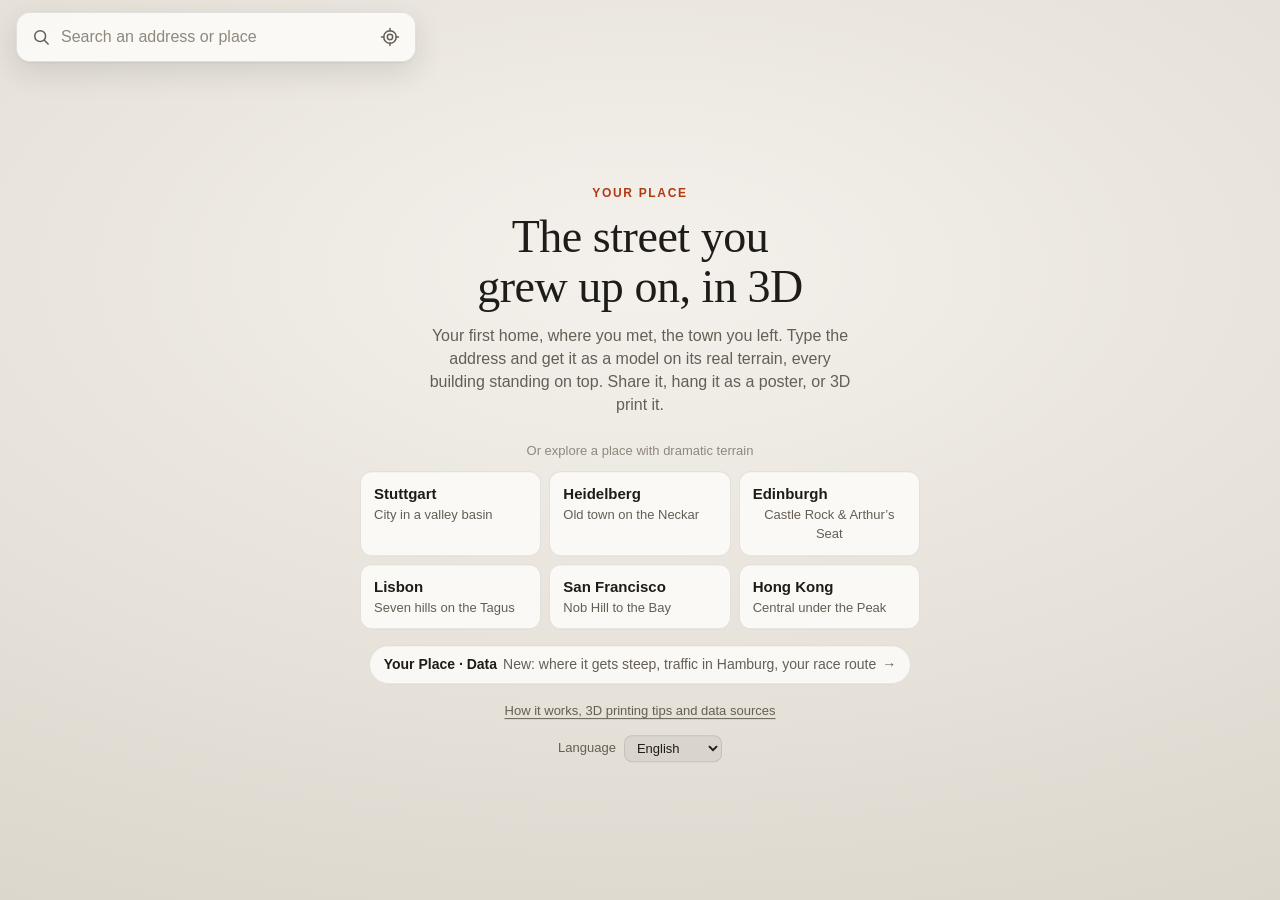
==== index.html @ 7bece376 "3dcitydata: Your Place · Data as its own app, the twin of Your Place Presented as its own applicatio" ====
<!doctype html>
<html lang="en">
  <head>
    <meta name="robots" content="noindex" />
    <meta charset="utf-8" />
    <meta name="viewport" content="width=device-width, initial-scale=1, viewport-fit=cover" />
    <title>Your Place · 3D city model of any address, free STL export</title>
    <meta name="description" content="Type any address and see the area around it as a 3D model with real terrain and building heights. Free, no sign-up. Save a poster or an STL to 3D print." />
    <link rel="canonical" href="https://yourplace3d.github.io/3dcitydata/" />
    <meta name="theme-color" content="#ebe7df" media="(prefers-color-scheme: light)" />
    <meta name="theme-color" content="#1c1b19" media="(prefers-color-scheme: dark)" />
    <link rel="icon" href="./icon.svg" type="image/svg+xml" />
    <link rel="icon" href="./icon-192.png" type="image/png" sizes="192x192" />
    <link rel="apple-touch-icon" href="./apple-touch-icon.png" />
    <link rel="manifest" href="./manifest.webmanifest" />

    <meta property="og:type" content="website" />
    <meta property="og:site_name" content="Your Place" />
    <meta property="og:title" content="Your Place · the places that matter to you, in 3D" />
    <meta property="og:description" content="The street you grew up on, where you met, the town you left: type the address and get it as a 3D model with real terrain and buildings. Free. Share it, save a poster or 3D print it." />
    <meta property="og:url" content="https://yourplace3d.github.io/3dcitydata/" />
    <meta property="og:image" content="https://yourplace3d.github.io/3dcitydata/og.jpg" />
    <meta property="og:image:width" content="1200" />
    <meta property="og:image:height" content="630" />
    <meta property="og:image:alt" content="A 3D model of a city on its real terrain, made with Your Place" />
    <meta property="og:locale" content="en_GB" />
    <meta name="twitter:card" content="summary_large_image" />
    <meta name="twitter:title" content="Your Place · the places that matter to you, in 3D" />
    <meta name="twitter:description" content="The street you grew up on, where you met, the town you left: type the address and get it as a 3D model. Free, works on your phone." />
    <meta name="twitter:image" content="https://yourplace3d.github.io/3dcitydata/og.jpg" />
    <meta name="twitter:image:alt" content="A 3D model of a city on its real terrain, made with Your Place" />

    <script type="application/ld+json">
      {
        "@context": "https://schema.org",
        "@type": "WebApplication",
        "name": "Your Place",
        "url": "https://yourplace3d.github.io/3dcitydata/",
        "description": "Turn any address into a 3D miniature of the surrounding city, with the real terrain underneath. Download a poster or a watertight STL file for 3D printing.",
        "applicationCategory": "DesignApplication",
        "operatingSystem": "Any",
        "browserRequirements": "Requires a browser with WebGL 2",
        "isAccessibleForFree": true,
        "offers": { "@type": "Offer", "price": "0", "priceCurrency": "EUR" },
        "image": "https://yourplace3d.github.io/3dcitydata/og.jpg",
        "screenshot": "https://yourplace3d.github.io/3dcitydata/og.jpg",
        "featureList": [
          "3D model of any square from 300 m to 4 km around an address",
          "Real terrain with adjustable exaggeration and contour lines",
          "Buildings at their mapped height",
          "Pin a house and share a link to it",
          "Poster image download",
          "Watertight STL file for 3D printing"
        ],
        "license": "https://opensource.org/licenses/MIT",
        "codeRepository": "https://github.com/yourplace3d/3d-city",
        "author": { "@type": "Organization", "name": "Your Place", "url": "https://github.com/yourplace3d" }
      }
    </script>
    <script type="module" crossorigin src="./assets/main-C0YqrW1y.js"></script>
    <link rel="stylesheet" crossorigin href="./assets/main-Ba8c9Tls.css">
  </head>
  <body data-app="place">
    <div class="app" id="app" data-mode="landing">
      <div class="stage" id="stage">
        <canvas
          id="scene"
          tabindex="0"
          role="img"
          aria-roledescription="3D model"
          aria-label="3D model of the selected area. Arrow keys orbit and tilt, plus and minus zoom, N faces north, 0 resets the view."
          data-t-attr="aria-label:canvasLabel"
        ></canvas>
      </div>

      <header class="topbar">
        <form class="search" id="search-form" role="search" autocomplete="off">
          <svg class="search-icon" viewBox="0 0 24 24" aria-hidden="true"><circle cx="11" cy="11" r="6.5" /><path d="m16 16 4.5 4.5" /></svg>
          <input
            id="search-input"
            type="search"
            inputmode="search"
            enterkeyhint="search"
            placeholder="Search an address or place"
            aria-label="Search an address or place"
            role="combobox"
            aria-autocomplete="list"
            aria-expanded="false"
            aria-controls="suggestions"
            data-t-attr="placeholder:searchPlaceholder;aria-label:searchPlaceholder"
          />
          <button type="button" class="icon-btn" id="locate-btn" aria-label="Use my location" title="Use my location" data-t-attr="aria-label:useLocation;title:useLocation">
            <svg viewBox="0 0 24 24" aria-hidden="true"><circle cx="12" cy="12" r="3.2" /><circle cx="12" cy="12" r="7.5" /><path d="M12 1.8v3M12 19.2v3M1.8 12h3M19.2 12h3" /></svg>
          </button>
          <ul class="suggestions" id="suggestions" role="listbox" aria-label="Suggestions" data-t-attr="aria-label:suggestions" hidden></ul>
        </form>
        <div class="status" id="status" role="status" aria-live="polite" hidden></div>
        <div class="notice" id="notice" role="status" aria-live="polite" hidden>
          <p class="notice-text" id="notice-text"></p>
          <div class="notice-actions" id="notice-actions"></div>
          <button type="button" class="icon-btn notice-close" id="notice-close" aria-label="Dismiss" data-t-attr="aria-label:dismiss">
            <svg viewBox="0 0 24 24" aria-hidden="true"><path d="m6 6 12 12M18 6 6 18" /></svg>
          </button>
        </div>
      </header>

      <section class="welcome" id="welcome" aria-labelledby="welcome-title">
        <p class="eyebrow">Your Place</p>
        <h1 id="welcome-title" data-t="welcomeTitle">The street you grew up on, in 3D</h1>
        <p class="lede" data-t="welcomeLede">Your first home, where you met, the town you left. Type the address and get it as a model on its real terrain, every building standing on top. Share it, hang it as a poster, or 3D print it.</p>
        <p class="presets-label" data-t="presetsLabel">Or explore a place with dramatic terrain</p>
        <div class="presets" id="presets"></div>
        <p class="welcome-data"><a href="./data/" id="data-landing-link"><strong>Your Place · Data</strong> <span data-t="dataTeaser">New: where it gets steep, traffic in Hamburg, your race route</span> →</a></p>
        <p class="welcome-more"><a href="./about/" data-t="aboutLink">How it works, 3D printing tips and data sources</a></p>
        <label class="lang"><span data-t="language">Language</span> <select class="lang-select"></select></label>
      </section>

      <div class="fabs" id="fabs">
        <button type="button" class="fab" id="compass-btn" aria-label="Face north" title="Face north (N)" data-t-attr="aria-label:faceNorth;title:faceNorthKey">
          <svg viewBox="0 0 24 24" aria-hidden="true" id="compass-needle"><path class="needle-n" d="M12 3.5 15 12H9z" /><path class="needle-s" d="M12 20.5 9 12h6z" /></svg>
        </button>
        <button type="button" class="fab" id="reset-btn" aria-label="Reset view" title="Reset view (0)" data-t-attr="aria-label:resetView;title:resetViewKey">
          <svg viewBox="0 0 24 24" aria-hidden="true"><path d="M4 9V4h5M20 15v5h-5M4 15v5h5M20 9V4h-5" /></svg>
        </button>
        <button type="button" class="fab" id="share-btn" aria-label="Share or export" title="Share or export" data-t-attr="aria-label:shareOrExport;title:shareOrExport">
          <svg viewBox="0 0 24 24" aria-hidden="true"><path d="M12 3v12M7.5 7.5 12 3l4.5 4.5" /><path d="M5 12v7.5h14V12" /></svg>
        </button>
        <a class="fab" id="other-app" href="./data/" aria-label="Data layers for this place" title="Data layers for this place: steepness, traffic, your route" data-t-attr="aria-label:openData;title:openDataTitle">
          <svg viewBox="0 0 24 24" aria-hidden="true"><path d="m12 4 8 4-8 4-8-4z" /><path d="m4 12 8 4 8-4" /><path d="m4 16 8 4 8-4" /></svg>
        </a>
      </div>

      <div class="mouse-hint" id="mouse-hint" hidden>
        <span><span data-t="mouseHint">Drag to turn · right-drag to slide · </span><strong data-t="mouseHintStrong">double-click to load the area there</strong></span>
        <button type="button" class="icon-btn" id="mouse-hint-close" aria-label="Hide this hint" data-t-attr="aria-label:hideHint">
          <svg viewBox="0 0 24 24" aria-hidden="true"><path d="m6 6 12 12M18 6 6 18" /></svg>
        </button>
      </div>

      <aside class="sheet" id="sheet" aria-label="Model settings" data-t-attr="aria-label:settings">
        <button type="button" class="sheet-head" id="sheet-toggle" aria-expanded="false" aria-controls="sheet-body">
          <span class="sheet-title">
            <span class="place-title" id="place-title">—</span>
            <span class="place-meta" id="place-meta"></span>
          </span>
          <svg class="chevron" viewBox="0 0 24 24" aria-hidden="true"><path d="m6 15 6-6 6 6" /></svg>
        </button>
        <div class="sheet-body" id="sheet-body">
          <div class="control">
            <div class="control-label">
              <label for="ex-range" data-t="exaggeration">Terrain exaggeration</label>
              <output id="ex-out" for="ex-range">×1.5</output>
            </div>
            <input type="range" id="ex-range" min="1" max="5" step="0.1" value="1.5" />
          </div>

          <div class="control control-row">
            <div class="control-label">
              <span id="contour-label" data-t="contours">Contour lines</span>
              <small id="contour-note">every 10 m</small>
            </div>
            <button type="button" class="switch" id="contour-switch" role="switch" aria-checked="false" aria-labelledby="contour-label">
              <span class="switch-knob"></span>
            </button>
          </div>

          <div class="control">
            <div class="control-label"><span id="style-label" data-t="buildings">Buildings</span></div>
            <div class="segmented swatches" role="radiogroup" aria-labelledby="style-label" id="style-group">
              <button type="button" role="radio" data-value="white" aria-checked="true"><span class="style-swatch" aria-hidden="true"></span><span data-t="style.white">White</span></button>
              <button type="button" role="radio" data-value="grey" aria-checked="false" tabindex="-1"><span class="style-swatch" aria-hidden="true"></span><span data-t="style.grey">Grey</span></button>
              <button type="button" role="radio" data-value="sand" aria-checked="false" tabindex="-1"><span class="style-swatch" aria-hidden="true"></span><span data-t="style.sand">Sand</span></button>
              <button type="button" role="radio" data-value="dark" aria-checked="false" tabindex="-1"><span class="style-swatch" aria-hidden="true"></span><span data-t="style.dark">Dark</span></button>
              <button type="button" role="radio" data-value="ramp" aria-checked="false" tabindex="-1"><span class="style-swatch" aria-hidden="true"></span><span data-t="style.ramp">By height</span></button>
            </div>
            <div class="legend" id="legend" hidden>
              <div class="legend-bar" id="legend-bar"></div>
              <div class="legend-labels" id="legend-labels"></div>
            </div>
          </div>

          <div class="control">
            <div class="control-label">
              <label for="size-range" data-t="area">Area</label>
              <output id="size-out" for="size-range">2 × 2 km</output>
            </div>
            <input type="range" id="size-range" min="300" max="4000" step="100" value="2000" list="size-ticks" />
            <datalist id="size-ticks"><option value="1000"></option><option value="2000"></option><option value="4000"></option></datalist>
          </div>

          <div class="control">
            <div class="control-label"><span id="layers-label" data-t="mapLayers">Map layers</span></div>
            <div class="chips" role="group" aria-labelledby="layers-label" id="layers-group">
              <button type="button" class="chip" data-layer="roads" aria-pressed="true"><i class="swatch swatch-roads"></i><span data-t="layer.roads">Roads</span></button>
              <button type="button" class="chip" data-layer="water" aria-pressed="true"><i class="swatch swatch-water"></i><span data-t="layer.water">Water</span></button>
              <button type="button" class="chip" data-layer="green" aria-pressed="true"><i class="swatch swatch-green"></i><span data-t="layer.green">Green</span></button>
            </div>
          </div>


          <div class="about">
            <p id="gesture-hint" class="gesture-hint"></p>
            <p id="describe" class="describe"></p>
            <p id="estimate-note" class="estimate-note" hidden></p>
            <p class="attr" data-t="attribution">Map data © OpenStreetMap contributors (ODbL), map tiles © OpenMapTiles via OpenFreeMap. Terrain: Mapzen, AWS Terrain Tiles.</p>
            <label class="lang"><span data-t="language">Language</span> <select class="lang-select"></select></label>
          </div>
        </div>
      </aside>

      <footer class="attribution">
        © <a href="https://www.openstreetmap.org/copyright" target="_blank" rel="noopener">OpenStreetMap</a> <span data-t="footerContributors">contributors</span> ·
        <a href="https://www.openmaptiles.org/" target="_blank" rel="noopener">© OpenMapTiles</a> ·
        <a href="https://openfreemap.org/" target="_blank" rel="noopener">OpenFreeMap</a> ·
        <span data-t="footerTerrain">Terrain:</span> <a href="https://github.com/tilezen/joerd/blob/master/docs/attribution.md" target="_blank" rel="noopener">Mapzen, AWS Terrain Tiles</a>
      </footer>

      <dialog class="dialog" id="share-dialog" aria-labelledby="share-title">
        <form method="dialog" class="dialog-inner">
          <div class="dialog-head">
            <h2 id="share-title" data-t="shareTitle">Share this model</h2>
            <button class="icon-btn" value="close" aria-label="Close" data-t-attr="aria-label:close">
              <svg viewBox="0 0 24 24" aria-hidden="true"><path d="m6 6 12 12M18 6 6 18" /></svg>
            </button>
          </div>
          <p class="dialog-note" data-t="shareNote">The link holds the coordinates, your view and the pin, never the address you typed. With a pin, it shows exactly that building.</p>
          <div class="link-row">
            <input id="share-url" type="text" readonly aria-label="Share link" data-t-attr="aria-label:shareLink" />
            <button type="button" class="btn" id="copy-btn" data-t="copyLink">Copy link</button>
          </div>
          <button type="button" class="btn btn-wide" id="native-share-btn" data-t="shareNative" hidden>Share…</button>
          <div class="title-fields">
            <div class="field">
              <label for="print-title" data-t="titleField">Title on the poster and print</label>
              <input id="print-title" type="text" maxlength="48" autocomplete="off" enterkeyhint="done" />
            </div>
            <div class="field">
              <label for="print-subtitle"><span data-t="secondLine">Second line</span> <small data-t="optional">optional</small></label>
              <input id="print-subtitle" type="text" maxlength="48" autocomplete="off" enterkeyhint="done" placeholder="Where we met · June 2019" data-t-attr="placeholder:secondLineExample" />
            </div>
          </div>
          <button type="button" class="btn btn-wide btn-primary" id="poster-btn" data-t="posterButton">Download poster (PNG)</button>
          <div class="print-block">
            <div class="control-label">
              <span id="print-label" data-t="printSize">3D print size</span>
              <small id="print-note"></small>
            </div>
            <div class="segmented" role="radiogroup" aria-labelledby="print-label" id="print-size-group">
              <button type="button" role="radio" data-value="100" aria-checked="false" tabindex="-1">10 cm</button>
              <button type="button" role="radio" data-value="150" aria-checked="true">15 cm</button>
              <button type="button" role="radio" data-value="200" aria-checked="false" tabindex="-1">20 cm</button>
            </div>
            <div class="control-label tiles-label">
              <label for="tiles-range" data-t="tilesLabel">Split into tiles that fit your print bed</label>
              <output id="tiles-out" for="tiles-range" data-t="onePiece">One piece</output>
            </div>
            <input type="range" id="tiles-range" min="1" max="8" step="1" value="1" />
            <label class="check"><input type="checkbox" id="print-ledge" checked /> <span data-t="titleStrip">Add the title in raised letters on a strip in front</span></label>
            <fieldset class="paint-set">
              <legend data-t="paintEdges">Edges to paint along</legend>
              <label class="check"><input type="checkbox" id="print-water" checked /> <span data-t="sinkWater">Sink water 1 mm</span></label>
              <label class="check"><input type="checkbox" id="print-roads" /> <span data-t="raiseRoads">Raise roads 0.4 mm</span></label>
              <label class="check"><input type="checkbox" id="print-green" /> <span data-t="raiseGreen">Raise parks and woods 0.6 mm</span></label>
            </fieldset>
            <button type="button" class="btn btn-wide" id="stl-btn" data-t="stlButton">Download 3D print file (STL)</button>
          </div>
          <p class="dialog-note" id="share-msg" role="status" aria-live="polite"></p>
        </form>
      </dialog>

      <div class="toast" id="toast" role="status" aria-live="polite" hidden></div>

      <div class="unsupported" id="unsupported" hidden>
        <h1 data-t="unsupportedTitle">This browser can’t show the 3D model</h1>
        <p data-t="unsupportedText">Your Place needs WebGL 2. Try a current version of Safari, Chrome, Firefox or Edge, or turn on hardware acceleration in your browser settings.</p>
      </div>
    </div>
    <noscript>
      <p class="noscript">Your Place builds a 3D model of any address in your browser and needs JavaScript and WebGL 2.
        <a href="./about/">Read how it works</a>.</p>
    </noscript>
  </body>
</html>
---- assets/main-Ba8c9Tls.css ----
:root{--bg-top:#f4f1ec;--bg-bottom:#d9d3c8;--surface:#fcfbf8e6;--surface-solid:#fbfaf7;--surface-sunk:#1e1a140d;--border:#2821181c;--text:#1e1c19;--muted:#645e55;--faint:#8f887d;--accent:#c8431a;--accent-text:#b13a15;--accent-ink:#fff;--ok:#3d7a4f;--warn:#a5561a;--shadow:0 1px 2px #1e190f0f, 0 10px 30px #1e190f1f;--radius:14px;--gutter:16px;--safe-top:env(safe-area-inset-top,0px);--safe-bottom:env(safe-area-inset-bottom,0px);--sheet-head:64px;--lightningcss-light:initial;--lightningcss-dark: ;color-scheme:light}@media (prefers-color-scheme:dark){:root:not([data-theme=light]){--bg-top:#33302b;--bg-bottom:#141311;--surface:#201f1ce0;--surface-solid:#22211e;--surface-sunk:#ffffff0f;--border:#ffffff1a;--text:#f3f0ea;--muted:#b1aa9f;--faint:#857f75;--accent:#ff7a4d;--accent-text:#ff7a4d;--accent-ink:#1b0f08;--ok:#79c08f;--warn:#f0a467;--shadow:0 1px 2px #0000004d, 0 12px 32px #0006;--lightningcss-light: ;--lightningcss-dark:initial;color-scheme:dark}}:root[data-theme=dark]{--bg-top:#33302b;--bg-bottom:#141311;--surface:#201f1ce0;--surface-solid:#22211e;--surface-sunk:#ffffff0f;--border:#ffffff1a;--text:#f3f0ea;--muted:#b1aa9f;--faint:#857f75;--accent:#ff7a4d;--accent-text:#ff7a4d;--accent-ink:#1b0f08;--ok:#79c08f;--warn:#f0a467;--shadow:0 1px 2px #0000004d, 0 12px 32px #0006;--lightningcss-light: ;--lightningcss-dark:initial;color-scheme:dark}*{box-sizing:border-box}[hidden]{display:none!important}html,body{background:var(--bg-bottom);height:100%;color:var(--text);-webkit-font-smoothing:antialiased;-webkit-tap-highlight-color:transparent;overscroll-behavior:none;margin:0;font:15px/1.45 -apple-system,BlinkMacSystemFont,Segoe UI,Roboto,Helvetica Neue,Arial,sans-serif}button,input{font:inherit;color:inherit}svg{fill:none;stroke:currentColor;stroke-width:1.8px;stroke-linecap:round;stroke-linejoin:round}a{color:inherit}:focus-visible{outline:2px solid var(--accent);outline-offset:2px}.app{background:radial-gradient(120% 90% at 50% 30%, var(--bg-top) 0%, var(--bg-bottom) 100%);position:fixed;inset:0;overflow:hidden}.stage{position:absolute;inset:0}.stage canvas{touch-action:none;cursor:grab;outline:none;width:100%;height:100%;display:block}.stage canvas:active{cursor:grabbing}.stage canvas:focus-visible{box-shadow:inset 0 0 0 3px var(--accent)}.topbar{top:calc(var(--safe-top) + 12px);left:var(--gutter);right:var(--gutter);z-index:20;pointer-events:none;flex-direction:column;gap:8px;display:flex;position:absolute}.topbar>*{pointer-events:auto}.search{background:var(--surface);border:1px solid var(--border);border-radius:var(--radius);height:50px;box-shadow:var(--shadow);-webkit-backdrop-filter:blur(14px)saturate(1.2);align-items:center;gap:8px;padding:0 6px 0 14px;display:flex;position:relative}.search-icon{width:20px;height:20px;color:var(--muted);flex:none}.search input{background:0 0;border:0;outline:none;flex:1;min-width:0;height:100%;font-size:16px}.search input::placeholder{color:var(--faint)}.search input::-webkit-search-cancel-button{cursor:pointer}.icon-btn{width:38px;height:38px;color:var(--muted);cursor:pointer;background:0 0;border:0;border-radius:10px;flex:none;place-items:center;display:grid}.icon-btn:hover{background:var(--surface-sunk);color:var(--text)}.icon-btn svg{width:20px;height:20px}.suggestions{background:var(--surface-solid);border:1px solid var(--border);border-radius:var(--radius);box-shadow:var(--shadow);max-height:min(60vh,360px);margin:0;padding:6px;list-style:none;position:absolute;top:calc(100% + 6px);left:0;right:0;overflow-y:auto}.suggestions li{cursor:pointer;border-radius:9px;flex-direction:column;padding:9px 10px;display:flex}.suggestions li[aria-selected=true],.suggestions li:hover{background:var(--surface-sunk)}.suggestions li.empty{color:var(--muted);cursor:default;background:0 0}.suggestions .s-label{font-weight:560}.suggestions .s-detail{color:var(--muted);white-space:nowrap;text-overflow:ellipsis;font-size:13px;overflow:hidden}.status{color:var(--muted);background:var(--surface);border:1px solid var(--border);box-shadow:var(--shadow);-webkit-backdrop-filter:blur(14px);border-radius:999px;flex-wrap:wrap;align-self:flex-start;align-items:center;gap:4px 12px;padding:7px 12px;font-size:13px;transition:opacity .4s;display:flex}.status.fade{opacity:0}.step{white-space:nowrap;align-items:center;gap:6px;display:inline-flex}.step:before{content:"";opacity:.6;border:1.5px solid;border-radius:50%;width:8px;height:8px}.step[data-state=loading]:before{border-color:var(--accent);opacity:1;border-right-color:#0000;animation:.8s linear infinite spin}.step[data-state=done]{color:var(--text)}.step[data-state=done]:before{background:var(--ok);border-color:var(--ok);opacity:1}.step[data-state=error]{color:var(--warn)}.step[data-state=error]:before{background:var(--warn);border-color:var(--warn);opacity:1}.status .retry{background:var(--accent);color:var(--accent-ink);cursor:pointer;border:0;border-radius:999px;padding:2px 8px;font-size:12px;font-weight:600}@keyframes spin{to{transform:rotate(360deg)}}.notice{background:var(--surface-solid);border:1px solid var(--border);border-radius:var(--radius);box-shadow:var(--shadow);padding:12px 44px 12px 14px;font-size:14px;position:relative}.notice-text{text-wrap:pretty;margin:0}.notice-actions{flex-wrap:wrap;gap:8px;margin-top:10px;display:flex}.notice-actions:empty{display:none}.notice-actions .btn{min-height:36px;padding:6px 12px;font-size:14px}.notice-close{width:32px;height:32px;position:absolute;top:6px;right:6px}.suggestions .s-kind{color:var(--accent);font-weight:560}.welcome{width:min(560px, calc(100% - 2 * var(--gutter)));text-align:center;z-index:5;padding:4px 0;position:absolute;top:50%;left:50%;transform:translate(-50%,-46%)}.eyebrow{letter-spacing:.14em;text-transform:uppercase;color:var(--accent-text);margin:0 0 10px;font-size:12px;font-weight:650}.welcome h1{letter-spacing:-.01em;text-wrap:balance;margin:0 0 12px;font-family:ui-serif,Iowan Old Style,Palatino Linotype,Palatino,Georgia,serif;font-size:clamp(30px,6.4vw,46px);font-weight:500;line-height:1.08}.lede{max-width:440px;color:var(--muted);text-wrap:pretty;margin:0 auto 26px;font-size:16px}.presets-label{color:var(--faint);margin:0 0 10px;font-size:13px}.welcome-more{margin:18px 0 0;font-size:13px}.welcome-more a{color:var(--muted);text-underline-offset:3px}.lang{color:var(--muted);align-items:center;gap:8px;font-size:13px;display:inline-flex}.lang select{font:inherit;color:var(--text);background:var(--surface-sunk);border:1px solid var(--border);border-radius:8px;padding:4px 8px}.welcome .lang{margin-top:14px}.about .lang{margin-top:4px}.welcome-more a:hover{color:var(--text)}.noscript{inset:auto var(--gutter) 40% var(--gutter);text-align:center;font-size:16px;position:fixed}.presets{text-align:left;grid-template-columns:repeat(auto-fit,minmax(150px,1fr));gap:8px;display:grid}.preset{border:1px solid var(--border);background:var(--surface);cursor:pointer;border-radius:12px;flex-direction:column;gap:1px;padding:11px 13px;transition:transform .15s,box-shadow .15s;display:flex}.preset:hover{box-shadow:var(--shadow);transform:translateY(-1px)}.preset strong{font-weight:600}.preset span{color:var(--muted);font-size:13px}.fabs{right:var(--gutter);top:calc(var(--safe-top) + 12px + 50px + 12px);z-index:15;flex-direction:column;gap:8px;display:flex;position:absolute}.fab{border:1px solid var(--border);background:var(--surface);width:44px;height:44px;box-shadow:var(--shadow);-webkit-backdrop-filter:blur(14px);cursor:pointer;border-radius:12px;place-items:center;display:grid}.fab svg{width:22px;height:22px}#compass-needle{transition:transform 80ms linear}.needle-n{fill:var(--accent);stroke:var(--accent);stroke-width:1px}.needle-s{fill:none;stroke:var(--muted);stroke-width:1.4px}.sheet{z-index:18;background:var(--surface);border-top:1px solid var(--border);box-shadow:var(--shadow);-webkit-backdrop-filter:blur(18px)saturate(1.2);padding-bottom:var(--safe-bottom);border-radius:18px 18px 0 0;position:absolute;bottom:0;left:0;right:0}.sheet-head{width:100%;min-height:var(--sheet-head);text-align:left;cursor:pointer;background:0 0;border:0;align-items:center;gap:12px;padding:12px 18px 10px;display:flex;position:relative}.sheet-head:before{content:"";background:var(--border);border-radius:2px;width:36px;height:4px;margin-left:-18px;position:absolute;top:6px;left:50%}.sheet-title{flex-direction:column;flex:1;min-width:0;display:flex}.place-title{white-space:nowrap;text-overflow:ellipsis;font-size:16px;font-weight:650;overflow:hidden}.place-meta{color:var(--muted);white-space:nowrap;text-overflow:ellipsis;font-variant-numeric:tabular-nums;font-size:13px;overflow:hidden}.chevron{width:20px;height:20px;color:var(--muted);flex:none;transition:transform .2s}.sheet-head[aria-expanded=true] .chevron{transform:rotate(180deg)}.sheet-body{max-height:56vh;padding:2px 18px 16px;display:none;overflow-y:auto}.sheet[data-open=true] .sheet-body{display:block}.control{border-top:1px solid var(--border);padding:10px 0}.control:first-child{border-top:0}.control-row{justify-content:space-between;align-items:center;gap:12px;display:flex}.control-label{justify-content:space-between;align-items:baseline;gap:8px;margin-bottom:8px;font-weight:560;display:flex}.control-row .control-label{justify-content:flex-start;margin:0}.control-label small,.control-label output{white-space:nowrap;color:var(--muted);font-variant-numeric:tabular-nums;font-size:13px;font-weight:450}input[type=range]{width:100%;height:28px;accent-color:var(--accent);cursor:pointer;margin:0}.switch{background:var(--surface-sunk);width:46px;height:28px;box-shadow:inset 0 0 0 1px var(--border);cursor:pointer;border:0;border-radius:999px;flex:none;padding:0;transition:background .15s;position:relative}.switch-knob{background:var(--surface-solid);border-radius:50%;width:22px;height:22px;transition:transform .15s;position:absolute;top:3px;left:3px;box-shadow:0 1px 3px #00000040}.switch[aria-checked=true]{background:var(--accent)}.switch[aria-checked=true] .switch-knob{transform:translate(18px)}.segmented{background:var(--surface-sunk);border-radius:11px;gap:3px;padding:3px;display:flex}.segmented button{min-height:34px;color:var(--muted);cursor:pointer;background:0 0;border:0;border-radius:8px;flex:1;padding:6px 8px;font-size:14px;font-weight:520}.segmented button[aria-checked=true]{background:var(--surface-solid);color:var(--text);box-shadow:0 1px 3px #0000001f}.swatches button{white-space:nowrap;flex-direction:column;align-items:center;gap:4px;padding:6px 2px 5px;font-size:12px;line-height:1.2;display:flex}.style-swatch{border-radius:50%;width:20px;height:20px;box-shadow:inset 0 0 0 1px #0000002e}.swatches button[aria-checked=true] .style-swatch{box-shadow:inset 0 0 0 1px #0000002e, 0 0 0 2px var(--surface-solid), 0 0 0 3.5px var(--accent)}.chips{flex-wrap:wrap;gap:6px;display:flex}.chip{border:1px solid var(--border);min-height:34px;color:var(--muted);cursor:pointer;background:0 0;border-radius:999px;align-items:center;gap:7px;padding:6px 12px;font-size:14px;display:inline-flex}.chip[aria-pressed=true]{background:var(--surface-solid);color:var(--text);border-color:#0000;box-shadow:0 1px 3px #0000001f}.swatch{border-radius:3px;width:12px;height:12px;box-shadow:inset 0 0 0 1px #00000026}.chip[aria-pressed=false] .swatch{opacity:.35}.swatch-roads{background:linear-gradient(#998c76 0 28%,#fbfaf6 28% 72%,#998c76 72%)}.swatch-water{background:#a9c5d6}.swatch-green{background:#b4c69c}.swatch-steep{background:linear-gradient(90deg,#cd9a0a 0 25%,#cc6700 25% 50%,#b52d1b 50% 75%,#701e25 75%)}.legend{margin-top:10px}.legend-bar{border-radius:5px;height:10px}.legend-labels{height:16px;color:var(--muted);font-variant-numeric:tabular-nums;margin-top:4px;font-size:12px;position:relative}.legend-labels span{white-space:nowrap;position:absolute;transform:translate(-50%)}.legend-labels span:first-child{transform:none}.legend-labels span:last-child{transform:translate(-100%)}.about{border-top:1px solid var(--border);color:var(--muted);padding-top:10px;font-size:13.5px}.about p{margin:0 0 6px}.estimate-note{color:var(--warn)}.gesture-hint{color:var(--text)}.mouse-hint{display:none}@media (min-width:880px){.app[data-mode=model] .mouse-hint:not([hidden]){right:var(--gutter);z-index:12;border:1px solid var(--border);background:var(--surface);box-shadow:var(--shadow);color:var(--muted);border-radius:999px;align-items:center;gap:4px;padding:4px 4px 4px 14px;font-size:13px;display:flex;position:absolute;bottom:32px}.mouse-hint strong{color:var(--text);font-weight:600}.mouse-hint .icon-btn{width:30px;height:30px}}.attribution{left:var(--gutter);bottom:calc(var(--sheet-head) + var(--safe-bottom) + 8px);z-index:12;background:var(--surface);color:var(--muted);max-width:calc(100% - 2 * var(--gutter));border-radius:6px;padding:2px 8px;font-size:11px;position:absolute}.about .attr{color:var(--faint);font-size:12px}@media (max-width:879px){.sheet[data-open=true]{background:var(--surface-solid)}.app:has(.sheet[data-open=true]) .attribution{display:none}}.dialog{width:min(420px, calc(100% - 2 * var(--gutter)));border:1px solid var(--border);background:var(--surface-solid);color:var(--text);box-shadow:var(--shadow);border-radius:18px;padding:0}.dialog::backdrop{background:#14100a59}.dialog-inner{flex-direction:column;gap:12px;padding:18px;display:flex}.dialog-head{justify-content:space-between;align-items:center;display:flex}.dialog h2{margin:0;font-size:18px}.dialog-note{color:var(--muted);margin:0;font-size:13px}.dialog-note:empty{display:none}.link-row{gap:8px;display:flex}.link-row input{border:1px solid var(--border);background:var(--surface-sunk);border-radius:10px;flex:1;min-width:0;padding:0 10px;font-size:13px}.btn{border:1px solid var(--border);background:var(--surface-solid);cursor:pointer;border-radius:10px;min-height:42px;padding:8px 14px;font-weight:600}.btn:hover{background:var(--surface-sunk)}.btn-wide{width:100%}.title-fields{gap:8px;display:grid}.field{gap:4px;display:grid}.field label{font-size:13px;font-weight:600}.field small{color:var(--muted);font-weight:400}.field input{border:1px solid var(--border);background:var(--surface-sunk);border-radius:10px;min-height:40px;padding:0 10px;font-size:15px}.check{align-items:center;gap:8px;font-size:14px;display:flex}.check input{width:18px;height:18px;accent-color:var(--accent)}.print-block{border-top:1px solid var(--border);flex-direction:column;gap:8px;padding-top:12px;display:flex}.btn-primary{background:var(--accent);color:var(--accent-ink);border-color:#0000}.btn-primary:hover{background:var(--accent);filter:brightness(1.06)}.btn[disabled]{opacity:.6;cursor:progress}.toast{left:50%;bottom:calc(var(--sheet-head) + var(--safe-bottom) + 34px);z-index:40;width:max-content;max-width:calc(100% - 2 * var(--gutter));background:var(--text);color:var(--surface-solid);text-align:center;box-shadow:var(--shadow);border-radius:18px;padding:9px 14px;font-size:14px;position:absolute;transform:translate(-50%)}.unsupported{z-index:50;text-align:center;background:var(--bg-top);place-content:center;padding:24px;display:grid;position:absolute;inset:0}.unsupported p{max-width:420px;color:var(--muted);margin:0 auto}.app[data-mode=landing] .sheet,.app[data-mode=landing] .fabs,.app[data-mode=landing] .attribution,.app[data-mode=model] .welcome{display:none}@media (min-width:880px){.topbar{width:400px;right:auto}.fabs{top:calc(var(--safe-top) + 12px)}.sheet{left:var(--gutter);right:auto;bottom:var(--gutter);border:1px solid var(--border);border-radius:16px;width:340px;padding-bottom:0}.sheet-head:before{display:none}.sheet-body{max-height:calc(100vh - 220px)}.attribution{left:auto;right:var(--gutter);bottom:8px}.about .attr{display:none}.toast{bottom:80px}}@media (prefers-reduced-motion:reduce){*,:before{transition:none!important;animation-duration:1ms!important}}.print-block .tiles-label{margin-top:6px}.paint-set{border:0;flex-direction:column;gap:8px;min-width:0;margin:2px 0 0;padding:0;display:flex}.paint-set legend{color:var(--muted);margin-bottom:8px;padding:0;font-size:13px}.welcome-route{margin:16px 0 0;font-size:14px}.link-btn{appearance:none;font:inherit;color:var(--muted);text-underline-offset:3px;cursor:pointer;background:0 0;border:0;padding:4px 0;text-decoration:underline}.link-btn:hover{color:var(--text)}.route-note{color:var(--muted);margin:6px 0 0;font-size:12.5px}.route-loaded{gap:8px;display:grid}.route-name{overflow-wrap:anywhere;margin:0;font-weight:600}.route-stretch .control-label{margin:4px 0 2px;font-size:13.5px;font-weight:500}.route-play-row{align-items:center;gap:12px;display:flex}.route-play-row .btn{min-width:96px}.route-clock{color:var(--muted);font-variant-numeric:tabular-nums;font-size:13px}.check small{color:var(--muted);font-size:12.5px}#route-trim-row,#share-route-row{align-items:flex-start}#route-trim-row input,#share-route-row input{flex:none;margin-top:2px}.steep-legend{margin-top:10px}.steep-scale{color:var(--text);font-variant-numeric:tabular-nums;flex-wrap:wrap;gap:6px 14px;margin:0;padding:0;font-size:12.5px;list-style:none;display:flex}.steep-scale li{align-items:center;gap:6px;display:inline-flex}.steep-swatch{border-radius:4px;width:18px;height:8px;box-shadow:inset 0 0 0 1px #0000001f}.profile{margin:2px 0 0}.profile-head{flex-wrap:wrap;align-items:baseline;gap:2px 8px;margin-bottom:6px;font-size:13.5px;font-weight:560;display:flex}.profile-head small{color:var(--muted);font-size:12.5px;font-weight:450}.profile-chart{touch-action:pan-y;cursor:crosshair;background:#f1ede5;border-radius:8px;height:84px;position:relative;overflow:hidden;box-shadow:inset 0 0 0 1px #28211814}.profile-plot,.profile-plot svg{width:100%;height:calc(100% - 6px);display:block;position:absolute;inset:6px 0 0}.profile-plot svg{height:100%;inset:0}.profile-area{fill:#28211812;stroke:none}.profile-y{color:#4d4740;font-variant-numeric:tabular-nums;pointer-events:none;background:#f1ede5d9;border-radius:4px;padding:0 4px;font-size:11px;position:absolute;left:4px;transform:translateY(-50%)}.profile-cross{pointer-events:none;background:#28211873;width:1px;position:absolute;top:0;bottom:0}.profile-dot{pointer-events:none;background:#fbfaf7;border:2px solid #1e1c19;border-radius:50%;width:10px;height:10px;margin:-5px 0 0 -5px;position:absolute}.profile-runner{background:#c8431a;border-color:#fbfaf7;width:12px;height:12px;margin:-6px 0 0 -6px}.profile-x{color:var(--muted);font-variant-numeric:tabular-nums;justify-content:space-between;gap:8px;margin-top:4px;font-size:11.5px;display:flex}.profile-x output{color:var(--text);text-align:center}a.fab{color:var(--text);text-decoration:none}.welcome-data{margin:16px 0 0;font-size:14px}.welcome-data a{border:1px solid var(--border);background:var(--surface);color:var(--muted);border-radius:999px;flex-wrap:wrap;justify-content:center;gap:2px 6px;padding:8px 14px;text-decoration:none;display:inline-flex}.welcome-data a:hover{color:var(--text);box-shadow:var(--shadow)}.welcome-data strong{color:var(--text);font-weight:600}.layer-cards{text-align:left;grid-template-columns:repeat(auto-fit,minmax(230px,1fr));gap:10px;display:grid}.layer-card{border:1px solid var(--border);background:var(--surface);border-radius:14px;flex-direction:column;gap:8px;padding:14px 16px;display:flex}.layer-card h2{align-items:center;gap:8px;margin:0;font-size:16px;display:flex}.layer-card h2 .swatch{border-radius:5px;width:18px;height:10px}.layer-card p{color:var(--muted);text-wrap:pretty;margin:0;font-size:13.5px}.layer-card .btn{margin-top:auto}.card-presets{flex-wrap:wrap;gap:6px;margin-top:auto;display:flex}.swatch-route{background:var(--accent)}.swatch-traffic{background:linear-gradient(90deg,#ec7e68 0 30%,#c02c27 30% 65%,#5a0c14 65%)}.layers-more{color:var(--faint);margin:12px 0 0;font-size:13px}.data-layer .segmented button{justify-content:center;align-items:center;gap:6px;display:inline-flex}.data-layer .segmented .swatch{border-radius:4px;width:14px;height:8px}.part-of{margin:4px 0 8px}.part-of a{color:var(--muted);text-underline-offset:3px}.route-card{text-align:left;border-color:color-mix(in srgb, var(--accent) 45%, var(--border));margin-top:10px}.route-card .btn{align-self:flex-start}#route-label{align-items:center;gap:6px;display:inline-flex}#route-label .swatch{border-radius:4px;width:14px;height:8px}.traffic-control{margin-top:10px}.segmented-small button{min-height:30px;padding:4px 8px;font-size:13px}.traffic-status{color:var(--text);margin:10px 0 0;font-size:13.5px}.traffic-key{margin-top:10px}.traffic-legend{margin-bottom:10px}.traffic-ramp{background:linear-gradient(90deg,#fbf9f5,#ec7e68 6%,#dc523e 29.5%,#c02c27 53%,#911920 76.5%,#5a0c14);border-radius:5px;height:10px;display:block;box-shadow:inset 0 0 0 1px #2821181f}.traffic-legend-labels{color:var(--muted);justify-content:space-between;margin-top:4px;font-size:12px;display:flex}.traffic-actions{flex-wrap:wrap;gap:8px;display:flex}.traffic-actions .btn:not([hidden]){margin-top:8px}.tchart{margin:12px 0 0}.tchart .profile-head .link-btn{margin-left:auto;padding:0;font-size:12.5px}.tchart-plot{touch-action:pan-y;cursor:pointer;background:#f1ede5;border-radius:8px;height:96px;padding:8px 6px 0 30px;position:relative;box-shadow:inset 0 0 0 1px #28211814}.tchart-plot:focus-visible{outline:2px solid var(--accent);outline-offset:2px}.tchart-grid,.tchart-bars{position:absolute;inset:8px 6px 0 30px}.tgrid{background:#2821181f;height:1px;position:absolute;left:0;right:0}.tgrid:before{content:attr(data-label);color:#645e55;font-variant-numeric:tabular-nums;white-space:nowrap;font-size:10.5px;line-height:1;position:absolute;bottom:-6px;right:calc(100% + 5px)}.tchart-bars{align-items:flex-end;gap:2px;display:flex}.tbar{background:#ec7e68;border-radius:4px 4px 0 0;flex:1;max-width:24px}.tbar.hover{background:#dc523e}.tbar.on{background:#911920}.tchart-x{height:16px;color:var(--muted);font-variant-numeric:tabular-nums;margin:3px 6px 0 30px;font-size:11px;position:relative}.tchart-x span{white-space:nowrap;position:absolute;top:0;transform:translate(-50%)}.tchart .route-play-row{margin-top:6px}.ttable{margin-top:8px;font-size:12.5px}.ttable summary{cursor:pointer;color:var(--muted)}.ttable table{border-collapse:collapse;font-variant-numeric:tabular-nums;width:100%;margin-top:6px}.ttable th,.ttable td{border-bottom:1px solid var(--border);text-align:left;padding:3px 4px;font-weight:450}.ttable td{text-align:right}.ttable tr:first-child th{font-weight:600}.traffic-credit{font-size:11.5px}
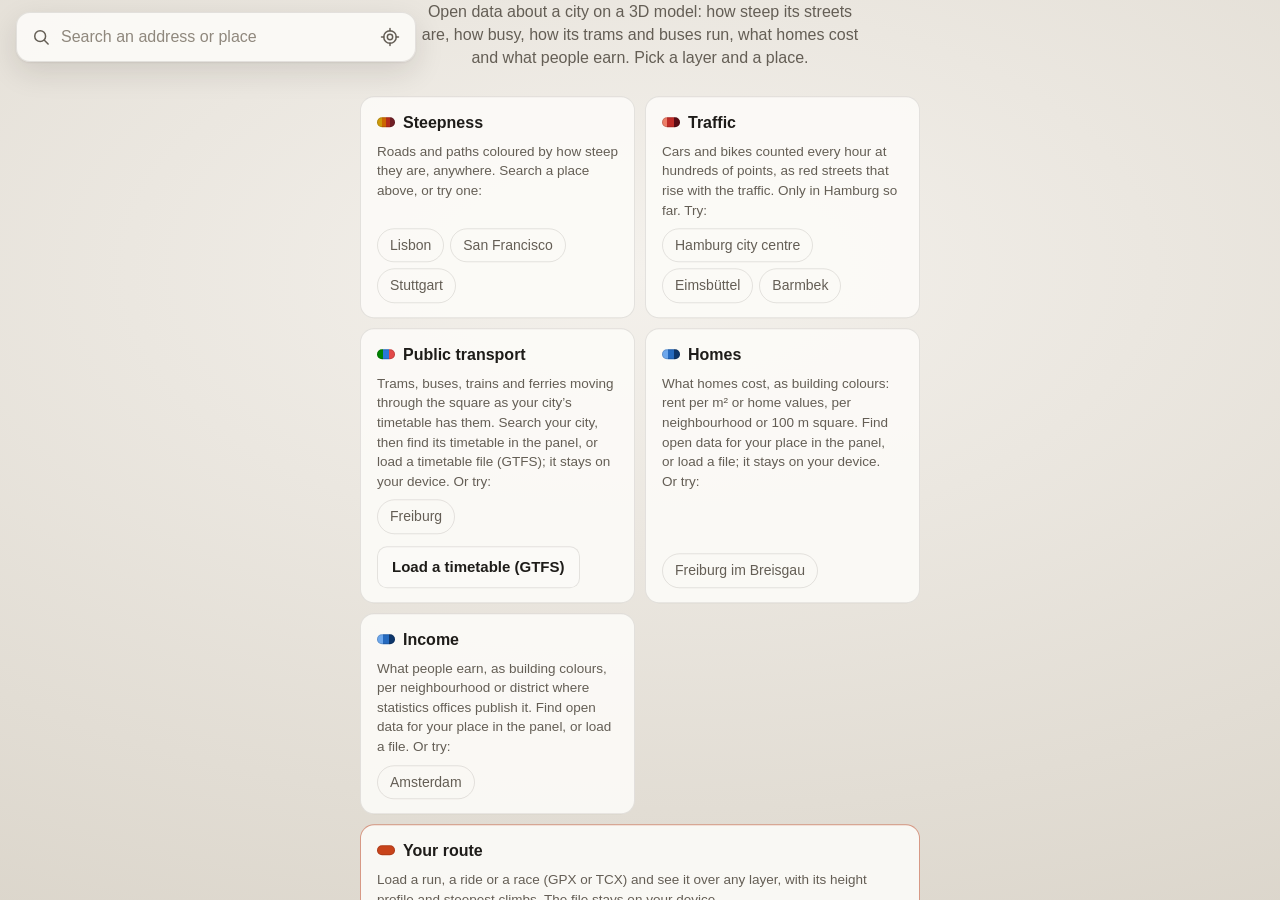
==== commit ae4b9acf: "Your Place · Data on its own, without printing The standalone data app at the root (yourplace3d.gith" ====
--- a/index.html
+++ b/index.html
@@ -1,11 +1,10 @@
 <!doctype html>
 <html lang="en">
   <head>
-    <meta name="robots" content="noindex" />
     <meta charset="utf-8" />
     <meta name="viewport" content="width=device-width, initial-scale=1, viewport-fit=cover" />
-    <title>Your Place · 3D city model of any address, free STL export</title>
-    <meta name="description" content="Type any address and see the area around it as a 3D model with real terrain and building heights. Free, no sign-up. Save a poster or an STL to 3D print." />
+    <title>Your Place · Data · open data about your city in 3D</title>
+    <meta name="description" content="Where it gets steep, traffic in Hamburg, trams and buses by your city’s timetable, rents and incomes, and your run or ride, on a 3D model of any place. Free." />
     <link rel="canonical" href="https://yourplace3d.github.io/3dcitydata/" />
     <meta name="theme-color" content="#ebe7df" media="(prefers-color-scheme: light)" />
     <meta name="theme-color" content="#1c1b19" media="(prefers-color-scheme: dark)" />
@@ -15,52 +14,51 @@
     <link rel="manifest" href="./manifest.webmanifest" />
 
     <meta property="og:type" content="website" />
-    <meta property="og:site_name" content="Your Place" />
-    <meta property="og:title" content="Your Place · the places that matter to you, in 3D" />
-    <meta property="og:description" content="The street you grew up on, where you met, the town you left: type the address and get it as a 3D model with real terrain and buildings. Free. Share it, save a poster or 3D print it." />
+    <meta property="og:site_name" content="Your Place · Data" />
+    <meta property="og:title" content="Your Place · Data · open data about your city in 3D" />
+    <meta property="og:description" content="Open data about a city on a 3D model: steep streets, traffic, trams and buses by the timetable, rents and incomes. Free, in your browser." />
     <meta property="og:url" content="https://yourplace3d.github.io/3dcitydata/" />
     <meta property="og:image" content="https://yourplace3d.github.io/3dcitydata/og.jpg" />
     <meta property="og:image:width" content="1200" />
     <meta property="og:image:height" content="630" />
-    <meta property="og:image:alt" content="A 3D model of a city on its real terrain, made with Your Place" />
+    <meta property="og:image:alt" content="Freiburg’s buildings coloured by rent per m² on a 3D model, in Your Place · Data" />
     <meta property="og:locale" content="en_GB" />
     <meta name="twitter:card" content="summary_large_image" />
-    <meta name="twitter:title" content="Your Place · the places that matter to you, in 3D" />
-    <meta name="twitter:description" content="The street you grew up on, where you met, the town you left: type the address and get it as a 3D model. Free, works on your phone." />
+    <meta name="twitter:title" content="Your Place · Data · open data about your city in 3D" />
+    <meta name="twitter:description" content="Open data about a city on a 3D model: steep streets, traffic, trams and buses by the timetable, rents and incomes. Free, in your browser." />
     <meta name="twitter:image" content="https://yourplace3d.github.io/3dcitydata/og.jpg" />
-    <meta name="twitter:image:alt" content="A 3D model of a city on its real terrain, made with Your Place" />
+    <meta name="twitter:image:alt" content="Freiburg’s buildings coloured by rent per m² on a 3D model, in Your Place · Data" />
 
     <script type="application/ld+json">
       {
         "@context": "https://schema.org",
         "@type": "WebApplication",
-        "name": "Your Place",
+        "name": "Your Place · Data",
         "url": "https://yourplace3d.github.io/3dcitydata/",
-        "description": "Turn any address into a 3D miniature of the surrounding city, with the real terrain underneath. Download a poster or a watertight STL file for 3D printing.",
-        "applicationCategory": "DesignApplication",
+        "description": "Open data on a 3D model of any place: steepness of roads and paths, hourly traffic counts in Hamburg, public transport moving by your city’s timetable (GTFS), rents, home values and incomes per area from open data, and your own run, ride or race route with its height profile.",
+        "applicationCategory": "ReferenceApplication",
         "operatingSystem": "Any",
         "browserRequirements": "Requires a browser with WebGL 2",
         "isAccessibleForFree": true,
         "offers": { "@type": "Offer", "price": "0", "priceCurrency": "EUR" },
         "image": "https://yourplace3d.github.io/3dcitydata/og.jpg",
-        "screenshot": "https://yourplace3d.github.io/3dcitydata/og.jpg",
         "featureList": [
-          "3D model of any square from 300 m to 4 km around an address",
-          "Real terrain with adjustable exaggeration and contour lines",
-          "Buildings at their mapped height",
-          "Pin a house and share a link to it",
-          "Poster image download",
-          "Watertight STL file for 3D printing"
+          "Roads and paths coloured by steepness, anywhere",
+          "Hourly traffic counts in Hamburg as streets that rise with the traffic",
+          "Public transport moving by your city’s timetable (GTFS)",
+          "Buildings coloured by rents, home values or incomes per area, from open data",
+          "Your route from a GPX or TCX file, with its height profile",
+          "Files read on your device only"
         ],
         "license": "https://opensource.org/licenses/MIT",
-        "codeRepository": "https://github.com/yourplace3d/3d-city",
+        "codeRepository": "https://github.com/yourplace3d/3d-city/tree/v2",
         "author": { "@type": "Organization", "name": "Your Place", "url": "https://github.com/yourplace3d" }
       }
     </script>
-    <script type="module" crossorigin src="./assets/main-C0YqrW1y.js"></script>
-    <link rel="stylesheet" crossorigin href="./assets/main-Ba8c9Tls.css">
+    <script type="module" crossorigin src="./assets/main-CKWs4de_.js"></script>
+    <link rel="stylesheet" crossorigin href="./assets/main-PvOi_fHz.css">
   </head>
-  <body data-app="place">
+  <body>
     <div class="app" id="app" data-mode="landing">
       <div class="stage" id="stage">
         <canvas
@@ -105,13 +103,44 @@
       </header>
 
       <section class="welcome" id="welcome" aria-labelledby="welcome-title">
-        <p class="eyebrow">Your Place</p>
-        <h1 id="welcome-title" data-t="welcomeTitle">The street you grew up on, in 3D</h1>
-        <p class="lede" data-t="welcomeLede">Your first home, where you met, the town you left. Type the address and get it as a model on its real terrain, every building standing on top. Share it, hang it as a poster, or 3D print it.</p>
-        <p class="presets-label" data-t="presetsLabel">Or explore a place with dramatic terrain</p>
-        <div class="presets" id="presets"></div>
-        <p class="welcome-data"><a href="./data/" id="data-landing-link"><strong>Your Place · Data</strong> <span data-t="dataTeaser">New: where it gets steep, traffic in Hamburg, your race route</span> →</a></p>
-        <p class="welcome-more"><a href="./about/" data-t="aboutLink">How it works, 3D printing tips and data sources</a></p>
+        <p class="eyebrow">Your Place · Data</p>
+        <h1 id="welcome-title" data-t="dataWelcomeTitle">Your city, through data</h1>
+        <p class="lede" data-t="dataWelcomeLede">Open data about a city on a 3D model: how steep its streets are, how busy, how its trams and buses run, what homes cost and what people earn. Pick a layer and a place.</p>
+        <div class="layer-cards">
+          <section class="layer-card" aria-labelledby="card-steep-title">
+            <h2 id="card-steep-title"><i class="swatch swatch-steep" aria-hidden="true"></i><span data-t="dataLayers.steep">Steepness</span></h2>
+            <p data-t="cardSteep">Roads and paths coloured by how steep they are, anywhere. Search a place above, or try one:</p>
+            <div class="card-presets" id="steep-presets"></div>
+          </section>
+          <section class="layer-card" aria-labelledby="card-traffic-title">
+            <h2 id="card-traffic-title"><i class="swatch swatch-traffic" aria-hidden="true"></i><span data-t="dataLayers.traffic">Traffic</span></h2>
+            <p data-t="cardTraffic">Cars and bikes counted every hour at hundreds of points, as red streets that rise with the traffic. Only in Hamburg so far. Try:</p>
+            <div class="card-presets" id="traffic-presets"></div>
+          </section>
+          <section class="layer-card" aria-labelledby="card-transit-title">
+            <h2 id="card-transit-title"><i class="swatch swatch-transit" aria-hidden="true"></i><span data-t="dataLayers.transit">Public transport</span></h2>
+            <p data-t="cardTransit">Trams, buses, trains and ferries moving through the square as your city’s timetable has them. Search your city, then find its timetable in the panel, or load a timetable file (GTFS); it stays on your device. Or try:</p>
+            <div class="card-presets" id="transit-presets"></div>
+            <button type="button" class="btn" id="transit-landing-btn" data-t="transitLoad">Load a timetable (GTFS)</button>
+          </section>
+          <section class="layer-card" aria-labelledby="card-homes-title">
+            <h2 id="card-homes-title"><i class="swatch swatch-homes" aria-hidden="true"></i><span data-t="dataLayers.homes">Homes</span></h2>
+            <p data-t="cardHomes">What homes cost, as building colours: rent per m² or home values, per neighbourhood or 100 m square. Find open data for your place in the panel, or load a file; it stays on your device. Or try:</p>
+            <div class="card-presets" id="homes-presets"></div>
+          </section>
+          <section class="layer-card" aria-labelledby="card-income-title">
+            <h2 id="card-income-title"><i class="swatch swatch-income" aria-hidden="true"></i><span data-t="dataLayers.income">Income</span></h2>
+            <p data-t="cardIncome">What people earn, as building colours, per neighbourhood or district where statistics offices publish it. Find open data for your place in the panel, or load a file. Or try:</p>
+            <div class="card-presets" id="income-presets"></div>
+          </section>
+        </div>
+        <section class="layer-card route-card" aria-labelledby="card-route-title">
+          <h2 id="card-route-title"><i class="swatch swatch-route" aria-hidden="true"></i><span data-t="dataLayers.route">Your route</span></h2>
+          <p data-t="cardRoute">Load a run, a ride or a race (GPX or TCX) and see it over any layer, with its height profile and steepest climbs. The file stays on your device.</p>
+          <button type="button" class="btn" id="route-landing-btn" data-t="routeLoad">Load a GPX or TCX file</button>
+        </section>
+        <p class="layers-more" data-t="moreLayers">More layers are on the way: water, energy.</p>
+        <p class="welcome-more"><a href="./about/" data-t="dataAboutLink">How it works and where the data comes from</a></p>
         <label class="lang"><span data-t="language">Language</span> <select class="lang-select"></select></label>
       </section>
 
@@ -125,9 +154,6 @@
         <button type="button" class="fab" id="share-btn" aria-label="Share or export" title="Share or export" data-t-attr="aria-label:shareOrExport;title:shareOrExport">
           <svg viewBox="0 0 24 24" aria-hidden="true"><path d="M12 3v12M7.5 7.5 12 3l4.5 4.5" /><path d="M5 12v7.5h14V12" /></svg>
         </button>
-        <a class="fab" id="other-app" href="./data/" aria-label="Data layers for this place" title="Data layers for this place: steepness, traffic, your route" data-t-attr="aria-label:openData;title:openDataTitle">
-          <svg viewBox="0 0 24 24" aria-hidden="true"><path d="m12 4 8 4-8 4-8-4z" /><path d="m4 12 8 4 8-4" /><path d="m4 16 8 4 8-4" /></svg>
-        </a>
       </div>
 
       <div class="mouse-hint" id="mouse-hint" hidden>
@@ -146,6 +172,156 @@
           <svg class="chevron" viewBox="0 0 24 24" aria-hidden="true"><path d="m6 15 6-6 6 6" /></svg>
         </button>
         <div class="sheet-body" id="sheet-body">
+          <div class="control data-layer">
+            <div class="control-label"><span id="data-layer-label" data-t="dataLayer">Data layer</span></div>
+            <div class="segmented" role="radiogroup" aria-labelledby="data-layer-label" id="data-layer-group">
+              <button type="button" role="radio" data-value="steep" aria-checked="true"><i class="swatch swatch-steep" aria-hidden="true"></i><span data-t="dataLayers.steep">Steepness</span></button>
+              <button type="button" role="radio" data-value="traffic" aria-checked="false" tabindex="-1"><i class="swatch swatch-traffic" aria-hidden="true"></i><span data-t="dataLayers.traffic">Traffic</span></button>
+              <button type="button" role="radio" data-value="transit" aria-checked="false" tabindex="-1"><i class="swatch swatch-transit" aria-hidden="true"></i><span data-t="transitShort">Transport</span></button>
+              <button type="button" role="radio" data-value="homes" aria-checked="false" tabindex="-1"><i class="swatch swatch-homes" aria-hidden="true"></i><span data-t="dataLayers.homes">Homes</span></button>
+              <button type="button" role="radio" data-value="income" aria-checked="false" tabindex="-1"><i class="swatch swatch-income" aria-hidden="true"></i><span data-t="dataLayers.income">Income</span></button>
+            </div>
+            <div class="steep-legend" id="steep-legend">
+              <ul class="steep-scale" id="steep-scale"></ul>
+              <p class="route-note" data-t="steepNote">Roads and paths under 3% stay as they are. Estimated from terrain data with points 10–30 m apart, so short ramps can be missed; bridges are left out.</p>
+            </div>
+            <div class="traffic-control" id="traffic-control" hidden>
+              <div class="segmented segmented-small" role="radiogroup" aria-label="Traffic" data-t-attr="aria-label:dataLayers.traffic" id="traffic-kind-group">
+                <button type="button" role="radio" data-value="cars" aria-checked="true"><span data-t="trafficModes.cars">Cars</span></button>
+                <button type="button" role="radio" data-value="bikes" aria-checked="false" tabindex="-1"><span data-t="trafficModes.bikes">Bikes</span></button>
+              </div>
+              <p class="traffic-status" id="traffic-status" role="status"></p>
+              <div class="traffic-key" id="traffic-key" hidden>
+                <div class="traffic-legend">
+                  <span class="traffic-ramp" aria-hidden="true"></span>
+                  <span class="traffic-legend-labels"><span data-t="trafficLess">Less traffic</span><span data-t="trafficMore">More</span></span>
+                </div>
+                <div class="control-label"><label for="traffic-spread" data-t="trafficSpread">Spread along the streets</label><output id="traffic-spread-out" for="traffic-spread">300 m</output></div>
+                <input type="range" id="traffic-spread" min="100" max="500" step="50" value="300" />
+              </div>
+              <div class="traffic-actions">
+                <button type="button" class="btn" id="traffic-retry" hidden data-t="trafficRetry">Try again</button>
+                <button type="button" class="btn" id="traffic-hamburg" hidden data-t="trafficShowHamburg">Show Hamburg</button>
+              </div>
+              <figure class="tchart" id="traffic-figure" hidden>
+                <figcaption class="profile-head">
+                  <span id="traffic-title"></span> <small id="traffic-sub"></small>
+                  <button type="button" class="link-btn" id="traffic-all" hidden data-t="trafficShowAll">All points</button>
+                </figcaption>
+                <div class="tchart-plot" id="traffic-chart" role="slider" tabindex="0" aria-valuemin="0" aria-valuemax="23" aria-valuenow="23">
+                  <div class="tchart-grid" id="traffic-grid" aria-hidden="true"></div>
+                  <div class="tchart-bars" id="traffic-bars" aria-hidden="true"></div>
+                </div>
+                <div class="tchart-x" id="traffic-x" aria-hidden="true"></div>
+                <div class="route-play-row">
+                  <button type="button" class="btn" id="traffic-play" aria-pressed="false" data-t="routePlay">Replay</button>
+                  <output class="route-clock" id="traffic-readout"></output>
+                </div>
+                <details class="ttable">
+                  <summary data-t="trafficTable">Show as a table</summary>
+                  <table id="traffic-table"></table>
+                </details>
+              </figure>
+              <p class="route-note" data-t="trafficNote">Streets near a counting point (the white dots) rise and turn red with the traffic in the hour you pick. Each count spreads along its street and fades out over the distance you set; where counts meet, as at a crossing, they add up. Only the dots are counted: in between it’s an estimate. Tap a dot to see its day. The last 24 hours, Hamburg time.</p>
+              <p class="route-note traffic-credit" data-t="trafficCredit">Traffic counts: Freie und Hansestadt Hamburg, Behörde für Verkehr und Mobilitätswende (dl-de/by-2-0), live from iot.hamburg.de.</p>
+            </div>
+            <div class="transit-control" id="transit-control" hidden>
+              <div class="transit-find" id="transit-find" hidden>
+                <button type="button" class="btn btn-wide btn-primary" id="transit-find-btn" data-t="transitFind">Find timetables for this place</button>
+                <p class="traffic-status" id="transit-find-status" role="status" hidden></p>
+                <ul class="feed-list" id="transit-feeds" hidden></ul>
+                <p class="route-note" id="transit-find-note"><span data-t="transitFindNote">From the Mobility Database, an open list of public transport timetables worldwide.</span></p>
+              </div>
+              <div id="transit-empty">
+                <button type="button" class="btn btn-wide" id="transit-load-btn" data-t="transitLoad">Load a timetable (GTFS)</button>
+                <button type="button" class="btn btn-wide" id="transit-demo" data-t="transitTryFreiburg">Try Freiburg’s timetable</button>
+                <p class="route-note"><span data-t="transitWhere">Not listed? Transit operators publish their timetables as GTFS files (ZIP), often on their website or an open data portal.</span> <span data-t="routeLocal">The file stays on this device. It’s never uploaded.</span></p>
+              </div>
+              <p class="traffic-status" id="transit-status" role="status" hidden></p>
+              <progress class="transit-progress" id="transit-progress" max="1" value="0" hidden></progress>
+              <div class="traffic-actions">
+                <button type="button" class="btn" id="transit-go" hidden></button>
+              </div>
+              <div class="transit-loaded" id="transit-loaded" hidden>
+                <ul class="feed-list transit-sources" id="transit-sources" aria-label="Timetables shown" data-t-attr="aria-label:transitShown"></ul>
+                <div class="transit-day" id="transit-day-row">
+                  <div class="control-label"><label for="transit-date" data-t="transitDay">Day</label></div>
+                  <input type="date" id="transit-date" />
+                  <p class="route-note" id="transit-covers"></p>
+                </div>
+                <figure class="tchart transit-chart" id="transit-figure" hidden>
+                  <figcaption class="profile-head">
+                    <span data-t="transitPerHour">Trips into the square per hour</span> <small id="transit-sub"></small>
+                    <button type="button" class="link-btn" id="transit-all" hidden data-t="transitShowAll">All lines</button>
+                  </figcaption>
+                  <div class="tchart-plot" id="transit-chart" role="slider" tabindex="0" aria-valuemin="0" aria-valuemax="1439" aria-valuenow="480">
+                    <div class="tchart-grid" id="transit-grid" aria-hidden="true"></div>
+                    <div class="tchart-bars" id="transit-bars" aria-hidden="true"></div>
+                    <div class="tchart-cursor" aria-hidden="true"><span class="tchart-now" id="transit-now"></span></div>
+                  </div>
+                  <div class="tchart-x" id="transit-x" aria-hidden="true"></div>
+                  <div class="route-play-row">
+                    <button type="button" class="btn" id="transit-play" aria-pressed="false" data-t="routePlay">Replay</button>
+                    <div class="segmented segmented-small" role="radiogroup" aria-label="Replay speed" data-t-attr="aria-label:transitSpeed" id="transit-speed"></div>
+                  </div>
+                  <output class="route-clock transit-readout" id="transit-readout"></output>
+                  <details class="ttable">
+                    <summary data-t="trafficTable">Show as a table</summary>
+                    <table id="transit-table"></table>
+                  </details>
+                </figure>
+                <ul class="transit-modes" id="transit-modes" aria-label="Lines by colour"></ul>
+                <div class="chips transit-lines" id="transit-lines" role="group" aria-label="Lines" data-t-attr="aria-label:transitLines"></div>
+                <p class="route-note" data-t="transitNote">Vehicles move as the timetable plans them, not live: delays and cancellations don’t show. Tap a vehicle or a line to see that line on its own. U-Bahn and metro lines are dashed and their trains see-through, as most run underground.</p>
+                <p class="route-note" id="transit-shapes" hidden data-t="transitNoShapes">This file has no line shapes, so lines run straight from stop to stop.</p>
+                <p class="route-note traffic-credit" id="transit-credit"></p>
+                <div class="traffic-actions">
+                  <button type="button" class="btn" id="transit-another" data-t="transitAddFile">Add a timetable file</button>
+                  <button type="button" class="btn" id="transit-remove" data-t="transitRemove">Remove timetable</button>
+                </div>
+              </div>
+            </div>
+            <div class="area-control" id="homes-control" hidden></div>
+            <div class="area-control" id="income-control" hidden></div>
+          </div>
+          <div class="control route-control" id="route-control">
+            <div class="control-label">
+              <span id="route-label"><i class="swatch swatch-route" aria-hidden="true"></i><span data-t="dataLayers.route">Your route</span></span>
+              <small id="route-summary"></small>
+            </div>
+            <div id="route-empty">
+              <button type="button" class="btn btn-wide" id="route-load-btn" data-t="routeLoad">Load a GPX or TCX file</button>
+              <p class="route-note"><span data-t="routeOverLayers">It shows over the layer you pick.</span> <span data-t="routeLocal">The file stays on this device. It’s never uploaded.</span></p>
+            </div>
+            <div class="route-loaded" id="route-loaded" hidden>
+              <p class="route-name" id="route-name"></p>
+              <div class="route-play-row">
+                <button type="button" class="btn" id="route-play" aria-pressed="false" data-t="routePlay">Replay</button>
+                <output class="route-clock" id="route-clock"></output>
+              </div>
+              <figure class="profile" id="route-profile" hidden>
+                <figcaption class="profile-head"><span data-t="profile">Height profile</span> <small id="profile-summary"></small></figcaption>
+                <div class="profile-chart" id="profile-chart" role="img">
+                  <div class="profile-plot" id="profile-plot"></div>
+                  <span class="profile-y" id="profile-y1"></span>
+                  <span class="profile-y" id="profile-y0"></span>
+                  <div class="profile-cross" id="profile-cross" hidden></div>
+                  <div class="profile-dot" id="profile-hover-dot" hidden></div>
+                  <div class="profile-dot profile-runner" id="profile-runner" hidden></div>
+                </div>
+                <div class="profile-x"><span id="profile-x0"></span><output id="profile-readout"></output><span id="profile-x1"></span></div>
+              </figure>
+              <div class="route-stretch" id="route-stretch">
+                <div class="control-label"><label for="route-from" data-t="routeFrom">From km</label><output id="route-from-out" for="route-from"></output></div>
+                <input type="range" id="route-from" min="0" max="1000" step="10" value="0" />
+                <div class="control-label"><label for="route-to" data-t="routeTo">To km</label><output id="route-to-out" for="route-to"></output></div>
+                <input type="range" id="route-to" min="0" max="1000" step="10" value="1000" />
+                <p class="route-note" data-t="routeFits">The model shows up to 4 × 4 km, so it follows the stretch you pick.</p>
+              </div>
+              <label class="check" id="route-trim-row"><input type="checkbox" id="route-trim" /> <span><span data-t="routeTrim">Hide the first and last 500 m</span><br /><small data-t="routeTrimNote">where a run from home starts and ends</small></span></label>
+              <button type="button" class="btn btn-wide" id="route-remove" data-t="routeRemove">Remove route</button>
+            </div>
+          </div>
           <div class="control">
             <div class="control-label">
               <label for="ex-range" data-t="exaggeration">Terrain exaggeration</label>
@@ -218,7 +394,7 @@
       <dialog class="dialog" id="share-dialog" aria-labelledby="share-title">
         <form method="dialog" class="dialog-inner">
           <div class="dialog-head">
-            <h2 id="share-title" data-t="shareTitle">Share this model</h2>
+            <h2 id="share-title" data-t="dataShareTitle">Share this view</h2>
             <button class="icon-btn" value="close" aria-label="Close" data-t-attr="aria-label:close">
               <svg viewBox="0 0 24 24" aria-hidden="true"><path d="m6 6 12 12M18 6 6 18" /></svg>
             </button>
@@ -228,55 +404,36 @@
             <input id="share-url" type="text" readonly aria-label="Share link" data-t-attr="aria-label:shareLink" />
             <button type="button" class="btn" id="copy-btn" data-t="copyLink">Copy link</button>
           </div>
+          <label class="check" id="share-route-row" hidden><input type="checkbox" id="share-route" /> <span><span data-t="shareRoute">Include the route in the link</span><br /><small data-t="shareRouteNote">Off unless you turn it on: a route can show where someone lives.</small></span></label>
           <button type="button" class="btn btn-wide" id="native-share-btn" data-t="shareNative" hidden>Share…</button>
           <div class="title-fields">
             <div class="field">
-              <label for="print-title" data-t="titleField">Title on the poster and print</label>
-              <input id="print-title" type="text" maxlength="48" autocomplete="off" enterkeyhint="done" />
+              <label for="image-title" data-t="dataTitleField">Title on the image</label>
+              <input id="image-title" type="text" maxlength="48" autocomplete="off" enterkeyhint="done" />
             </div>
             <div class="field">
-              <label for="print-subtitle"><span data-t="secondLine">Second line</span> <small data-t="optional">optional</small></label>
-              <input id="print-subtitle" type="text" maxlength="48" autocomplete="off" enterkeyhint="done" placeholder="Where we met · June 2019" data-t-attr="placeholder:secondLineExample" />
-            </div>
-          </div>
-          <button type="button" class="btn btn-wide btn-primary" id="poster-btn" data-t="posterButton">Download poster (PNG)</button>
-          <div class="print-block">
-            <div class="control-label">
-              <span id="print-label" data-t="printSize">3D print size</span>
-              <small id="print-note"></small>
-            </div>
-            <div class="segmented" role="radiogroup" aria-labelledby="print-label" id="print-size-group">
-              <button type="button" role="radio" data-value="100" aria-checked="false" tabindex="-1">10 cm</button>
-              <button type="button" role="radio" data-value="150" aria-checked="true">15 cm</button>
-              <button type="button" role="radio" data-value="200" aria-checked="false" tabindex="-1">20 cm</button>
-            </div>
-            <div class="control-label tiles-label">
-              <label for="tiles-range" data-t="tilesLabel">Split into tiles that fit your print bed</label>
-              <output id="tiles-out" for="tiles-range" data-t="onePiece">One piece</output>
-            </div>
-            <input type="range" id="tiles-range" min="1" max="8" step="1" value="1" />
-            <label class="check"><input type="checkbox" id="print-ledge" checked /> <span data-t="titleStrip">Add the title in raised letters on a strip in front</span></label>
-            <fieldset class="paint-set">
-              <legend data-t="paintEdges">Edges to paint along</legend>
-              <label class="check"><input type="checkbox" id="print-water" checked /> <span data-t="sinkWater">Sink water 1 mm</span></label>
-              <label class="check"><input type="checkbox" id="print-roads" /> <span data-t="raiseRoads">Raise roads 0.4 mm</span></label>
-              <label class="check"><input type="checkbox" id="print-green" /> <span data-t="raiseGreen">Raise parks and woods 0.6 mm</span></label>
-            </fieldset>
-            <button type="button" class="btn btn-wide" id="stl-btn" data-t="stlButton">Download 3D print file (STL)</button>
-          </div>
+              <label for="image-subtitle"><span data-t="secondLine">Second line</span> <small data-t="optional">optional</small></label>
+              <input id="image-subtitle" type="text" maxlength="48" autocomplete="off" enterkeyhint="done" placeholder="Rent per m² · 2022 census" data-t-attr="placeholder:dataSecondLineExample" />
+            </div>
+          </div>
+          <button type="button" class="btn btn-wide btn-primary" id="poster-btn" data-t="dataImageButton">Download image (PNG)</button>
           <p class="dialog-note" id="share-msg" role="status" aria-live="polite"></p>
         </form>
       </dialog>
 
       <div class="toast" id="toast" role="status" aria-live="polite" hidden></div>
+      <!-- a route file is read in the browser only; no accept filter, as iOS greys out .gpx files with one -->
+      <input type="file" id="route-file" hidden />
+      <!-- a timetable (GTFS ZIP) is read in the browser only, in a worker -->
+      <input type="file" id="transit-file" accept=".zip,application/zip,application/x-zip-compressed" hidden />
 
       <div class="unsupported" id="unsupported" hidden>
         <h1 data-t="unsupportedTitle">This browser can’t show the 3D model</h1>
-        <p data-t="unsupportedText">Your Place needs WebGL 2. Try a current version of Safari, Chrome, Firefox or Edge, or turn on hardware acceleration in your browser settings.</p>
+        <p data-t="unsupportedText">Your Place · Data needs WebGL 2. Try a current version of Safari, Chrome, Firefox or Edge, or turn on hardware acceleration in your browser settings.</p>
       </div>
     </div>
     <noscript>
-      <p class="noscript">Your Place builds a 3D model of any address in your browser and needs JavaScript and WebGL 2.
+      <p class="noscript">Your Place · Data shows open data about a city on a 3D model in your browser and needs JavaScript and WebGL 2.
         <a href="./about/">Read how it works</a>.</p>
     </noscript>
   </body>
--- a/assets/main-PvOi_fHz.css
+++ b/assets/main-PvOi_fHz.css
@@ -0,0 +1 @@
+:root{--bg-top:#f4f1ec;--bg-bottom:#d9d3c8;--surface:#fcfbf8e6;--surface-solid:#fbfaf7;--surface-sunk:#1e1a140d;--border:#2821181c;--text:#1e1c19;--muted:#645e55;--faint:#8f887d;--accent:#c8431a;--accent-text:#b13a15;--accent-ink:#fff;--ok:#3d7a4f;--warn:#a5561a;--shadow:0 1px 2px #1e190f0f, 0 10px 30px #1e190f1f;--radius:14px;--gutter:16px;--safe-top:env(safe-area-inset-top,0px);--safe-bottom:env(safe-area-inset-bottom,0px);--sheet-head:64px;--lightningcss-light:initial;--lightningcss-dark: ;color-scheme:light}@media (prefers-color-scheme:dark){:root:not([data-theme=light]){--bg-top:#33302b;--bg-bottom:#141311;--surface:#201f1ce0;--surface-solid:#22211e;--surface-sunk:#ffffff0f;--border:#ffffff1a;--text:#f3f0ea;--muted:#b1aa9f;--faint:#857f75;--accent:#ff7a4d;--accent-text:#ff7a4d;--accent-ink:#1b0f08;--ok:#79c08f;--warn:#f0a467;--shadow:0 1px 2px #0000004d, 0 12px 32px #0006;--lightningcss-light: ;--lightningcss-dark:initial;color-scheme:dark}}:root[data-theme=dark]{--bg-top:#33302b;--bg-bottom:#141311;--surface:#201f1ce0;--surface-solid:#22211e;--surface-sunk:#ffffff0f;--border:#ffffff1a;--text:#f3f0ea;--muted:#b1aa9f;--faint:#857f75;--accent:#ff7a4d;--accent-text:#ff7a4d;--accent-ink:#1b0f08;--ok:#79c08f;--warn:#f0a467;--shadow:0 1px 2px #0000004d, 0 12px 32px #0006;--lightningcss-light: ;--lightningcss-dark:initial;color-scheme:dark}*{box-sizing:border-box}[hidden]{display:none!important}html,body{background:var(--bg-bottom);height:100%;color:var(--text);-webkit-font-smoothing:antialiased;-webkit-tap-highlight-color:transparent;overscroll-behavior:none;margin:0;font:15px/1.45 -apple-system,BlinkMacSystemFont,Segoe UI,Roboto,Helvetica Neue,Arial,sans-serif}button,input{font:inherit;color:inherit}svg{fill:none;stroke:currentColor;stroke-width:1.8px;stroke-linecap:round;stroke-linejoin:round}a{color:inherit}:focus-visible{outline:2px solid var(--accent);outline-offset:2px}.app{background:radial-gradient(120% 90% at 50% 30%, var(--bg-top) 0%, var(--bg-bottom) 100%);position:fixed;inset:0;overflow:hidden}.stage{position:absolute;inset:0}.stage canvas{touch-action:none;cursor:grab;outline:none;width:100%;height:100%;display:block}.stage canvas:active{cursor:grabbing}.stage canvas:focus-visible{box-shadow:inset 0 0 0 3px var(--accent)}.topbar{top:calc(var(--safe-top) + 12px);left:var(--gutter);right:var(--gutter);z-index:20;pointer-events:none;flex-direction:column;gap:8px;display:flex;position:absolute}.topbar>*{pointer-events:auto}.search{background:var(--surface);border:1px solid var(--border);border-radius:var(--radius);height:50px;box-shadow:var(--shadow);-webkit-backdrop-filter:blur(14px)saturate(1.2);align-items:center;gap:8px;padding:0 6px 0 14px;display:flex;position:relative}.search-icon{width:20px;height:20px;color:var(--muted);flex:none}.search input{background:0 0;border:0;outline:none;flex:1;min-width:0;height:100%;font-size:16px}.search input::placeholder{color:var(--faint)}.search input::-webkit-search-cancel-button{cursor:pointer}.icon-btn{width:38px;height:38px;color:var(--muted);cursor:pointer;background:0 0;border:0;border-radius:10px;flex:none;place-items:center;display:grid}.icon-btn:hover{background:var(--surface-sunk);color:var(--text)}.icon-btn svg{width:20px;height:20px}.suggestions{background:var(--surface-solid);border:1px solid var(--border);border-radius:var(--radius);box-shadow:var(--shadow);max-height:min(60vh,360px);margin:0;padding:6px;list-style:none;position:absolute;top:calc(100% + 6px);left:0;right:0;overflow-y:auto}.suggestions li{cursor:pointer;border-radius:9px;flex-direction:column;padding:9px 10px;display:flex}.suggestions li[aria-selected=true],.suggestions li:hover{background:var(--surface-sunk)}.suggestions li.empty{color:var(--muted);cursor:default;background:0 0}.suggestions .s-label{font-weight:560}.suggestions .s-detail{color:var(--muted);white-space:nowrap;text-overflow:ellipsis;font-size:13px;overflow:hidden}.status{color:var(--muted);background:var(--surface);border:1px solid var(--border);box-shadow:var(--shadow);-webkit-backdrop-filter:blur(14px);border-radius:999px;flex-wrap:wrap;align-self:flex-start;align-items:center;gap:4px 12px;padding:7px 12px;font-size:13px;transition:opacity .4s;display:flex}.status.fade{opacity:0}.step{white-space:nowrap;align-items:center;gap:6px;display:inline-flex}.step:before{content:"";opacity:.6;border:1.5px solid;border-radius:50%;width:8px;height:8px}.step[data-state=loading]:before{border-color:var(--accent);opacity:1;border-right-color:#0000;animation:.8s linear infinite spin}.step[data-state=done]{color:var(--text)}.step[data-state=done]:before{background:var(--ok);border-color:var(--ok);opacity:1}.step[data-state=error]{color:var(--warn)}.step[data-state=error]:before{background:var(--warn);border-color:var(--warn);opacity:1}.status .retry{background:var(--accent);color:var(--accent-ink);cursor:pointer;border:0;border-radius:999px;padding:2px 8px;font-size:12px;font-weight:600}@keyframes spin{to{transform:rotate(360deg)}}.notice{background:var(--surface-solid);border:1px solid var(--border);border-radius:var(--radius);box-shadow:var(--shadow);padding:12px 44px 12px 14px;font-size:14px;position:relative}.notice-text{text-wrap:pretty;margin:0}.notice-actions{flex-wrap:wrap;gap:8px;margin-top:10px;display:flex}.notice-actions:empty{display:none}.notice-actions .btn{min-height:36px;padding:6px 12px;font-size:14px}.notice-close{width:32px;height:32px;position:absolute;top:6px;right:6px}.suggestions .s-kind{color:var(--accent);font-weight:560}.welcome{width:min(560px, calc(100% - 2 * var(--gutter)));text-align:center;z-index:5;padding:4px 0;position:absolute;top:50%;left:50%;transform:translate(-50%,-46%)}.eyebrow{letter-spacing:.14em;text-transform:uppercase;color:var(--accent-text);margin:0 0 10px;font-size:12px;font-weight:650}.welcome h1{letter-spacing:-.01em;text-wrap:balance;margin:0 0 12px;font-family:ui-serif,Iowan Old Style,Palatino Linotype,Palatino,Georgia,serif;font-size:clamp(30px,6.4vw,46px);font-weight:500;line-height:1.08}.lede{max-width:440px;color:var(--muted);text-wrap:pretty;margin:0 auto 26px;font-size:16px}.welcome-more{margin:18px 0 0;font-size:13px}.welcome-more a{color:var(--muted);text-underline-offset:3px}.lang{color:var(--muted);align-items:center;gap:8px;font-size:13px;display:inline-flex}.lang select{font:inherit;color:var(--text);background:var(--surface-sunk);border:1px solid var(--border);border-radius:8px;padding:4px 8px}.welcome .lang{margin-top:14px}.about .lang{margin-top:4px}.welcome-more a:hover{color:var(--text)}.noscript{inset:auto var(--gutter) 40% var(--gutter);text-align:center;font-size:16px;position:fixed}.fabs{right:var(--gutter);top:calc(var(--safe-top) + 12px + 50px + 12px);z-index:15;flex-direction:column;gap:8px;display:flex;position:absolute}.fab{border:1px solid var(--border);background:var(--surface);width:44px;height:44px;box-shadow:var(--shadow);-webkit-backdrop-filter:blur(14px);cursor:pointer;border-radius:12px;place-items:center;display:grid}.fab svg{width:22px;height:22px}#compass-needle{transition:transform 80ms linear}.needle-n{fill:var(--accent);stroke:var(--accent);stroke-width:1px}.needle-s{fill:none;stroke:var(--muted);stroke-width:1.4px}.sheet{z-index:18;background:var(--surface);border-top:1px solid var(--border);box-shadow:var(--shadow);-webkit-backdrop-filter:blur(18px)saturate(1.2);padding-bottom:var(--safe-bottom);border-radius:18px 18px 0 0;position:absolute;bottom:0;left:0;right:0}.sheet-head{width:100%;min-height:var(--sheet-head);text-align:left;cursor:pointer;background:0 0;border:0;align-items:center;gap:12px;padding:12px 18px 10px;display:flex;position:relative}.sheet-head:before{content:"";background:var(--border);border-radius:2px;width:36px;height:4px;margin-left:-18px;position:absolute;top:6px;left:50%}.sheet-title{flex-direction:column;flex:1;min-width:0;display:flex}.place-title{white-space:nowrap;text-overflow:ellipsis;font-size:16px;font-weight:650;overflow:hidden}.place-meta{color:var(--muted);white-space:nowrap;text-overflow:ellipsis;font-variant-numeric:tabular-nums;font-size:13px;overflow:hidden}.chevron{width:20px;height:20px;color:var(--muted);flex:none;transition:transform .2s}.sheet-head[aria-expanded=true] .chevron{transform:rotate(180deg)}.sheet-body{max-height:56vh;padding:2px 18px 16px;display:none;overflow-y:auto}.sheet[data-open=true] .sheet-body{display:block}.control{border-top:1px solid var(--border);padding:10px 0}.control:first-child{border-top:0}.control-row{justify-content:space-between;align-items:center;gap:12px;display:flex}.control-label{justify-content:space-between;align-items:baseline;gap:8px;margin-bottom:8px;font-weight:560;display:flex}.control-row .control-label{justify-content:flex-start;margin:0}.control-label small,.control-label output{white-space:nowrap;color:var(--muted);font-variant-numeric:tabular-nums;font-size:13px;font-weight:450}input[type=range]{width:100%;height:28px;accent-color:var(--accent);cursor:pointer;margin:0}.switch{background:var(--surface-sunk);width:46px;height:28px;box-shadow:inset 0 0 0 1px var(--border);cursor:pointer;border:0;border-radius:999px;flex:none;padding:0;transition:background .15s;position:relative}.switch-knob{background:var(--surface-solid);border-radius:50%;width:22px;height:22px;transition:transform .15s;position:absolute;top:3px;left:3px;box-shadow:0 1px 3px #00000040}.switch[aria-checked=true]{background:var(--accent)}.switch[aria-checked=true] .switch-knob{transform:translate(18px)}.segmented{background:var(--surface-sunk);border-radius:11px;gap:3px;padding:3px;display:flex}.segmented button{min-height:34px;color:var(--muted);cursor:pointer;background:0 0;border:0;border-radius:8px;flex:1;padding:6px 8px;font-size:14px;font-weight:520}.segmented button[aria-checked=true]{background:var(--surface-solid);color:var(--text);box-shadow:0 1px 3px #0000001f}.swatches button{white-space:nowrap;flex-direction:column;align-items:center;gap:4px;padding:6px 2px 5px;font-size:12px;line-height:1.2;display:flex}.style-swatch{border-radius:50%;width:20px;height:20px;box-shadow:inset 0 0 0 1px #0000002e}.swatches button[aria-checked=true] .style-swatch{box-shadow:inset 0 0 0 1px #0000002e, 0 0 0 2px var(--surface-solid), 0 0 0 3.5px var(--accent)}.chips{flex-wrap:wrap;gap:6px;display:flex}.chip{border:1px solid var(--border);min-height:34px;color:var(--muted);cursor:pointer;background:0 0;border-radius:999px;align-items:center;gap:7px;padding:6px 12px;font-size:14px;display:inline-flex}.chip[aria-pressed=true]{background:var(--surface-solid);color:var(--text);border-color:#0000;box-shadow:0 1px 3px #0000001f}.swatch{border-radius:3px;width:12px;height:12px;box-shadow:inset 0 0 0 1px #00000026}.chip[aria-pressed=false] .swatch{opacity:.35}.swatch-roads{background:linear-gradient(#998c76 0 28%,#fbfaf6 28% 72%,#998c76 72%)}.swatch-water{background:#a9c5d6}.swatch-green{background:#b4c69c}.swatch-steep{background:linear-gradient(90deg,#cd9a0a 0 25%,#cc6700 25% 50%,#b52d1b 50% 75%,#701e25 75%)}.legend{margin-top:10px}.legend-bar{border-radius:5px;height:10px}.legend-labels{height:16px;color:var(--muted);font-variant-numeric:tabular-nums;margin-top:4px;font-size:12px;position:relative}.legend-labels span{white-space:nowrap;position:absolute;transform:translate(-50%)}.legend-labels span:first-child{transform:none}.legend-labels span:last-child{transform:translate(-100%)}.about{border-top:1px solid var(--border);color:var(--muted);padding-top:10px;font-size:13.5px}.about p{margin:0 0 6px}.estimate-note{color:var(--warn)}.gesture-hint{color:var(--text)}.mouse-hint{display:none}@media (min-width:880px){.app[data-mode=model] .mouse-hint:not([hidden]){right:var(--gutter);z-index:12;border:1px solid var(--border);background:var(--surface);box-shadow:var(--shadow);color:var(--muted);border-radius:999px;align-items:center;gap:4px;padding:4px 4px 4px 14px;font-size:13px;display:flex;position:absolute;bottom:32px}.mouse-hint strong{color:var(--text);font-weight:600}.mouse-hint .icon-btn{width:30px;height:30px}}.attribution{left:var(--gutter);bottom:calc(var(--sheet-head) + var(--safe-bottom) + 8px);z-index:12;background:var(--surface);color:var(--muted);max-width:calc(100% - 2 * var(--gutter));border-radius:6px;padding:2px 8px;font-size:11px;position:absolute}.about .attr{color:var(--faint);font-size:12px}@media (max-width:879px){.sheet[data-open=true]{background:var(--surface-solid)}.app:has(.sheet[data-open=true]) .attribution{display:none}}.dialog{width:min(420px, calc(100% - 2 * var(--gutter)));border:1px solid var(--border);background:var(--surface-solid);color:var(--text);box-shadow:var(--shadow);border-radius:18px;padding:0}.dialog::backdrop{background:#14100a59}.dialog-inner{flex-direction:column;gap:12px;padding:18px;display:flex}.dialog-head{justify-content:space-between;align-items:center;display:flex}.dialog h2{margin:0;font-size:18px}.dialog-note{color:var(--muted);margin:0;font-size:13px}.dialog-note:empty{display:none}.link-row{gap:8px;display:flex}.link-row input{border:1px solid var(--border);background:var(--surface-sunk);border-radius:10px;flex:1;min-width:0;padding:0 10px;font-size:13px}.btn{border:1px solid var(--border);background:var(--surface-solid);cursor:pointer;border-radius:10px;min-height:42px;padding:8px 14px;font-weight:600}.btn:hover{background:var(--surface-sunk)}.btn-wide{width:100%}.title-fields{gap:8px;display:grid}.field{gap:4px;display:grid}.field label{font-size:13px;font-weight:600}.field small{color:var(--muted);font-weight:400}.field input{border:1px solid var(--border);background:var(--surface-sunk);border-radius:10px;min-height:40px;padding:0 10px;font-size:15px}.check{align-items:center;gap:8px;font-size:14px;display:flex}.check input{width:18px;height:18px;accent-color:var(--accent)}.btn-primary{background:var(--accent);color:var(--accent-ink);border-color:#0000}.btn-primary:hover{background:var(--accent);filter:brightness(1.06)}.btn[disabled]{opacity:.6;cursor:progress}.toast{left:50%;bottom:calc(var(--sheet-head) + var(--safe-bottom) + 34px);z-index:40;width:max-content;max-width:calc(100% - 2 * var(--gutter));background:var(--text);color:var(--surface-solid);text-align:center;box-shadow:var(--shadow);border-radius:18px;padding:9px 14px;font-size:14px;position:absolute;transform:translate(-50%)}.unsupported{z-index:50;text-align:center;background:var(--bg-top);place-content:center;padding:24px;display:grid;position:absolute;inset:0}.unsupported p{max-width:420px;color:var(--muted);margin:0 auto}.app[data-mode=landing] .sheet,.app[data-mode=landing] .fabs,.app[data-mode=landing] .attribution,.app[data-mode=model] .welcome{display:none}@media (min-width:880px){.topbar{width:400px;right:auto}.fabs{top:calc(var(--safe-top) + 12px)}.sheet{left:var(--gutter);right:auto;bottom:var(--gutter);border:1px solid var(--border);border-radius:16px;width:340px;padding-bottom:0}.sheet-head:before{display:none}.sheet-body{max-height:calc(100vh - 220px)}.attribution{left:auto;right:var(--gutter);bottom:8px}.about .attr{display:none}.toast{bottom:80px}}@media (prefers-reduced-motion:reduce){*,:before{transition:none!important;animation-duration:1ms!important}}.welcome-route{margin:16px 0 0;font-size:14px}.link-btn{appearance:none;font:inherit;color:var(--muted);text-underline-offset:3px;cursor:pointer;background:0 0;border:0;padding:4px 0;text-decoration:underline}.link-btn:hover{color:var(--text)}.route-note{color:var(--muted);margin:6px 0 0;font-size:12.5px}.route-loaded{gap:8px;display:grid}.route-name{overflow-wrap:anywhere;margin:0;font-weight:600}.route-stretch .control-label{margin:4px 0 2px;font-size:13.5px;font-weight:500}.route-play-row{align-items:center;gap:12px;display:flex}.route-play-row .btn{min-width:96px}.route-clock{color:var(--muted);font-variant-numeric:tabular-nums;font-size:13px}.check small{color:var(--muted);font-size:12.5px}#route-trim-row,#share-route-row{align-items:flex-start}#route-trim-row input,#share-route-row input{flex:none;margin-top:2px}.steep-legend{margin-top:10px}.steep-scale{color:var(--text);font-variant-numeric:tabular-nums;flex-wrap:wrap;gap:6px 14px;margin:0;padding:0;font-size:12.5px;list-style:none;display:flex}.steep-scale li{align-items:center;gap:6px;display:inline-flex}.steep-swatch{border-radius:4px;width:18px;height:8px;box-shadow:inset 0 0 0 1px #0000001f}.profile{margin:2px 0 0}.profile-head{flex-wrap:wrap;align-items:baseline;gap:2px 8px;margin-bottom:6px;font-size:13.5px;font-weight:560;display:flex}.profile-head small{color:var(--muted);font-size:12.5px;font-weight:450}.profile-chart{touch-action:pan-y;cursor:crosshair;background:#f1ede5;border-radius:8px;height:84px;position:relative;overflow:hidden;box-shadow:inset 0 0 0 1px #28211814}.profile-plot,.profile-plot svg{width:100%;height:calc(100% - 6px);display:block;position:absolute;inset:6px 0 0}.profile-plot svg{height:100%;inset:0}.profile-area{fill:#28211812;stroke:none}.profile-y{color:#4d4740;font-variant-numeric:tabular-nums;pointer-events:none;background:#f1ede5d9;border-radius:4px;padding:0 4px;font-size:11px;position:absolute;left:4px;transform:translateY(-50%)}.profile-cross{pointer-events:none;background:#28211873;width:1px;position:absolute;top:0;bottom:0}.profile-dot{pointer-events:none;background:#fbfaf7;border:2px solid #1e1c19;border-radius:50%;width:10px;height:10px;margin:-5px 0 0 -5px;position:absolute}.profile-runner{background:#c8431a;border-color:#fbfaf7;width:12px;height:12px;margin:-6px 0 0 -6px}.profile-x{color:var(--muted);font-variant-numeric:tabular-nums;justify-content:space-between;gap:8px;margin-top:4px;font-size:11.5px;display:flex}.profile-x output{color:var(--text);text-align:center}a.fab{color:var(--text);text-decoration:none}.layer-cards{text-align:left;grid-template-columns:repeat(auto-fit,minmax(230px,1fr));gap:10px;display:grid}.layer-card{border:1px solid var(--border);background:var(--surface);border-radius:14px;flex-direction:column;gap:8px;padding:14px 16px;display:flex}.layer-card h2{align-items:center;gap:8px;margin:0;font-size:16px;display:flex}.layer-card h2 .swatch{border-radius:5px;width:18px;height:10px}.layer-card p{color:var(--muted);text-wrap:pretty;margin:0;font-size:13.5px}.layer-card .btn{margin-top:auto}.card-presets{flex-wrap:wrap;gap:6px;margin-top:auto;display:flex}.swatch-route{background:var(--accent)}.swatch-traffic{background:linear-gradient(90deg,#ec7e68 0 30%,#c02c27 30% 65%,#5a0c14 65%)}.layers-more{color:var(--faint);margin:12px 0 0;font-size:13px}.data-layer .segmented button{justify-content:center;align-items:center;gap:6px;display:inline-flex}.data-layer .segmented .swatch{border-radius:4px;width:14px;height:8px}.route-card{text-align:left;border-color:color-mix(in srgb, var(--accent) 45%, var(--border));margin-top:10px}.route-card .btn{align-self:flex-start}#route-label{align-items:center;gap:6px;display:inline-flex}#route-label .swatch{border-radius:4px;width:14px;height:8px}.traffic-control{margin-top:10px}.segmented-small button{min-height:30px;padding:4px 8px;font-size:13px}.traffic-status{color:var(--text);margin:10px 0 0;font-size:13.5px}.traffic-key{margin-top:10px}.traffic-legend{margin-bottom:10px}.traffic-ramp{background:linear-gradient(90deg,#fbf9f5,#ec7e68 6%,#dc523e 29.5%,#c02c27 53%,#911920 76.5%,#5a0c14);border-radius:5px;height:10px;display:block;box-shadow:inset 0 0 0 1px #2821181f}.traffic-legend-labels{color:var(--muted);justify-content:space-between;margin-top:4px;font-size:12px;display:flex}.traffic-actions{flex-wrap:wrap;gap:8px;display:flex}.traffic-actions .btn:not([hidden]){margin-top:8px}.tchart{margin:12px 0 0}.tchart .profile-head .link-btn{margin-left:auto;padding:0;font-size:12.5px}.tchart-plot{touch-action:pan-y;cursor:pointer;background:#f1ede5;border-radius:8px;height:96px;padding:8px 6px 0 30px;position:relative;box-shadow:inset 0 0 0 1px #28211814}.tchart-plot:focus-visible{outline:2px solid var(--accent);outline-offset:2px}.tchart-grid,.tchart-bars{position:absolute;inset:8px 6px 0 30px}.tgrid{background:#2821181f;height:1px;position:absolute;left:0;right:0}.tgrid:before{content:attr(data-label);color:#645e55;font-variant-numeric:tabular-nums;white-space:nowrap;font-size:10.5px;line-height:1;position:absolute;bottom:-6px;right:calc(100% + 5px)}.tchart-bars{align-items:flex-end;gap:2px;display:flex}.tbar{background:#ec7e68;border-radius:4px 4px 0 0;flex:1;max-width:24px}.tbar.hover{background:#dc523e}.tbar.on{background:#911920}.tchart-x{height:16px;color:var(--muted);font-variant-numeric:tabular-nums;margin:3px 6px 0 30px;font-size:11px;position:relative}.tchart-x span{white-space:nowrap;position:absolute;top:0;transform:translate(-50%)}.tchart .route-play-row{margin-top:6px}.ttable{margin-top:8px;font-size:12.5px}.ttable summary{cursor:pointer;color:var(--muted)}.ttable table{border-collapse:collapse;font-variant-numeric:tabular-nums;width:100%;margin-top:6px}.ttable th,.ttable td{border-bottom:1px solid var(--border);text-align:left;padding:3px 4px;font-weight:450}.ttable td{text-align:right}.ttable tr:first-child th{font-weight:600}.traffic-credit{font-size:11.5px}.swatch-transit{background:linear-gradient(90deg,#008300 0 33%,#2a78d6 33% 66%,#e34948 66%)}.mode-rail{background:#008300}.mode-subway{background:repeating-linear-gradient(90deg,#2a78d6 0 5px,#0000 5px 8px)}.mode-tram{background:#e34948}.mode-bus{background:#5f5a55}.mode-ferry{background:repeating-linear-gradient(90deg,#c98500 0 4px,#0000 4px 7px)}.mode-other{background:#9a5bd0}.transit-control{margin-top:10px}#transit-empty{gap:8px;display:grid}#transit-landing-btn{align-self:flex-start;margin-top:4px}.transit-progress{width:100%;height:6px;accent-color:var(--accent);margin-top:6px;display:block}.transit-loaded{gap:6px;margin-top:6px;display:grid}.transit-day input[type=date]{border:1px solid var(--border);background:var(--surface-solid);min-height:36px;color:var(--text);font:inherit;border-radius:8px;padding:4px 10px;font-size:14px}.transit-chart .tbar{background:var(--bar,#8f877b)}.transit-chart .tbar.hover{filter:brightness(.82)}.transit-chart .tbar.on{background:var(--bar-on,#2f2b26);filter:none}.tchart-cursor{pointer-events:none;position:absolute;inset:4px 6px 0 30px}.tchart-now{background:var(--text);border-radius:1px;width:2px;margin-left:-1px;position:absolute;top:0;bottom:0}.transit-chart .route-play-row{flex-wrap:wrap}#transit-speed button{white-space:nowrap}.transit-readout{margin-top:6px;display:block}.transit-modes{color:var(--muted);flex-wrap:wrap;gap:4px 12px;margin:8px 0 2px;padding:0;font-size:12.5px;list-style:none;display:flex}.transit-modes li{align-items:center;gap:6px;display:inline-flex}.line-swatch{width:16px;height:6px;box-shadow:none;border-radius:3px}.transit-lines .chip{font-variant-numeric:tabular-nums;min-height:30px;padding:4px 10px;font-size:13px}.transit-lines:not(.picking) .chip .swatch{opacity:1}.transit-control:not([hidden]){flex-direction:column;display:flex}.transit-control.has-timetable .transit-find{order:2;margin-top:14px}.transit-find{gap:6px;margin-bottom:8px;display:grid}.feed-list{gap:6px;margin:0;padding:0;list-style:none;display:grid}.feed-list li{border:1px solid var(--border);border-radius:10px;align-items:center;gap:10px;padding:7px 8px 7px 12px;display:flex}.feed-text{flex:1;gap:1px;min-width:0;display:grid}.feed-text strong{overflow-wrap:anywhere;-webkit-line-clamp:2;-webkit-box-orient:vertical;font-size:13.5px;font-weight:600;display:-webkit-box;overflow:hidden}.feed-text small{color:var(--muted);overflow-wrap:anywhere;font-size:12px}.btn-small{flex:none;min-height:32px;padding:4px 12px;font-size:13px}.feed-remove{width:32px;height:32px}.transit-sources{margin-bottom:4px}.data-layer .segmented{flex-wrap:wrap}.data-layer .segmented button{flex:auto}.swatch-homes,.swatch-income{background:linear-gradient(90deg,#6da7ec 0 33%,#256abf 33% 66%,#0d366b 66%)}.area-control:not([hidden]),.area-empty:not([hidden]),.area-loaded:not([hidden]){grid-template-columns:minmax(0,1fr);gap:8px;min-width:0;display:grid}.area-intro{margin:0}.area-sub{margin:4px 0 0;font-size:13px;font-weight:600}.area-providers .area-provider{align-items:flex-start}.area-provider>div{flex:1;gap:2px;min-width:0;font-size:13.5px;display:grid}.area-provider .route-note{margin:0}.area-column{align-items:center;gap:8px;min-width:0;margin:0;display:flex}.area-select{border:1px solid var(--border);background:var(--surface-solid);width:100%;min-width:0;min-height:32px;color:var(--text);font:inherit;border-radius:8px;flex:1;padding:4px 8px;font-size:13px}.area-measure{color:var(--muted);margin:0;font-size:12.5px}.area-legend{font-variant-numeric:tabular-nums;gap:3px;margin:0;padding:0;font-size:13px;list-style:none;display:grid}.area-legend li{align-items:center;gap:8px;display:flex}.area-swatch{border-radius:3px;flex:none;width:18px;height:12px}.area-pin{margin:2px 0 0;font-size:13.5px;font-weight:560}
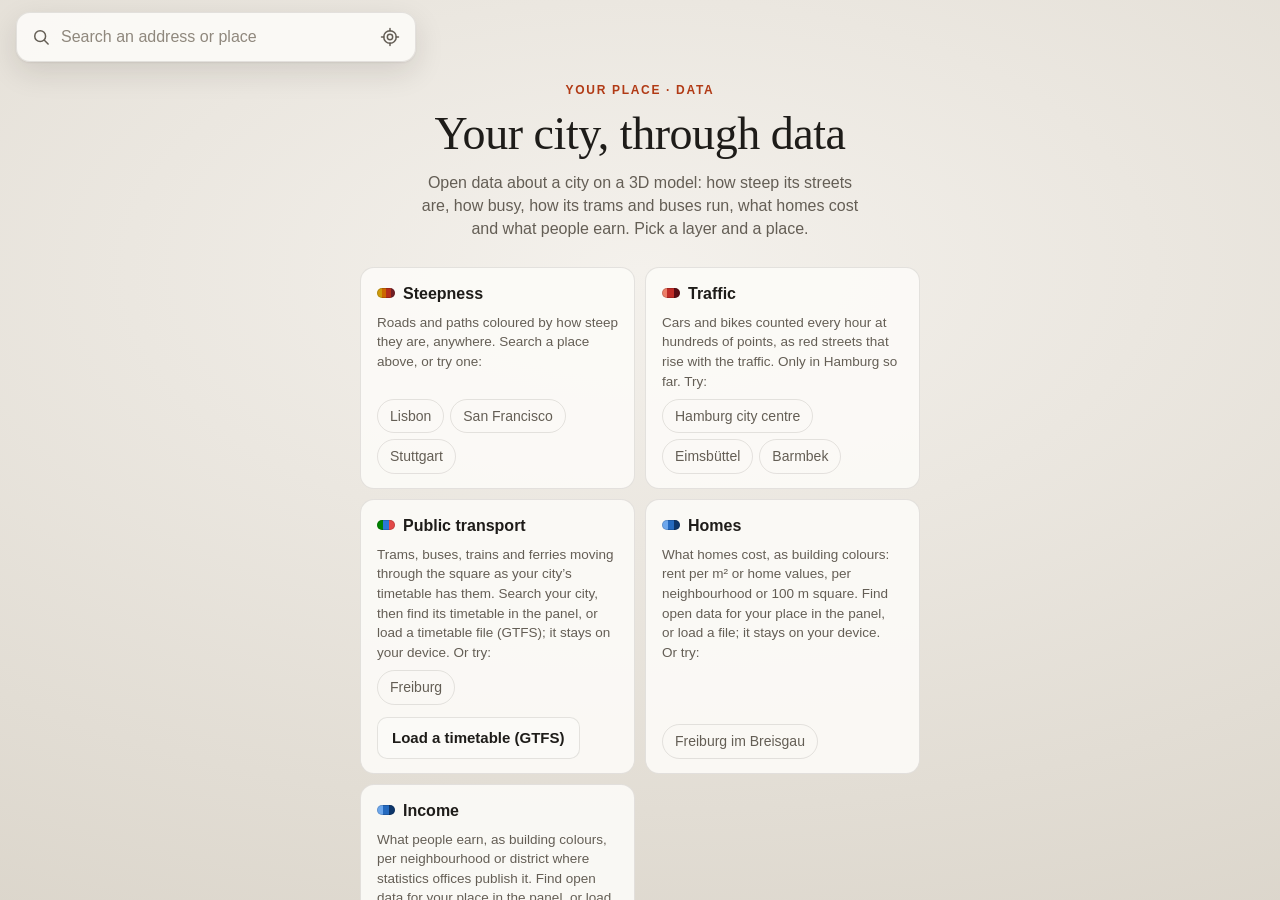
==== commit 5094d629: "Start page scrolls and shows its title on phones Built from yourplace3d/3d-city, branch v2 (ee36f9c)" ====
--- a/index.html
+++ b/index.html
@@ -55,8 +55,8 @@
         "author": { "@type": "Organization", "name": "Your Place", "url": "https://github.com/yourplace3d" }
       }
     </script>
-    <script type="module" crossorigin src="./assets/main-CKWs4de_.js"></script>
-    <link rel="stylesheet" crossorigin href="./assets/main-PvOi_fHz.css">
+    <script type="module" crossorigin src="./assets/main-BG_fOGhN.js"></script>
+    <link rel="stylesheet" crossorigin href="./assets/main-2YuOn7wf.css">
   </head>
   <body>
     <div class="app" id="app" data-mode="landing">
@@ -103,45 +103,47 @@
       </header>
 
       <section class="welcome" id="welcome" aria-labelledby="welcome-title">
-        <p class="eyebrow">Your Place · Data</p>
-        <h1 id="welcome-title" data-t="dataWelcomeTitle">Your city, through data</h1>
-        <p class="lede" data-t="dataWelcomeLede">Open data about a city on a 3D model: how steep its streets are, how busy, how its trams and buses run, what homes cost and what people earn. Pick a layer and a place.</p>
-        <div class="layer-cards">
-          <section class="layer-card" aria-labelledby="card-steep-title">
-            <h2 id="card-steep-title"><i class="swatch swatch-steep" aria-hidden="true"></i><span data-t="dataLayers.steep">Steepness</span></h2>
-            <p data-t="cardSteep">Roads and paths coloured by how steep they are, anywhere. Search a place above, or try one:</p>
-            <div class="card-presets" id="steep-presets"></div>
+        <div class="welcome-inner">
+          <p class="eyebrow">Your Place · Data</p>
+          <h1 id="welcome-title" data-t="dataWelcomeTitle">Your city, through data</h1>
+          <p class="lede" data-t="dataWelcomeLede">Open data about a city on a 3D model: how steep its streets are, how busy, how its trams and buses run, what homes cost and what people earn. Pick a layer and a place.</p>
+          <div class="layer-cards">
+            <section class="layer-card" aria-labelledby="card-steep-title">
+              <h2 id="card-steep-title"><i class="swatch swatch-steep" aria-hidden="true"></i><span data-t="dataLayers.steep">Steepness</span></h2>
+              <p data-t="cardSteep">Roads and paths coloured by how steep they are, anywhere. Search a place above, or try one:</p>
+              <div class="card-presets" id="steep-presets"></div>
+            </section>
+            <section class="layer-card" aria-labelledby="card-traffic-title">
+              <h2 id="card-traffic-title"><i class="swatch swatch-traffic" aria-hidden="true"></i><span data-t="dataLayers.traffic">Traffic</span></h2>
+              <p data-t="cardTraffic">Cars and bikes counted every hour at hundreds of points, as red streets that rise with the traffic. Only in Hamburg so far. Try:</p>
+              <div class="card-presets" id="traffic-presets"></div>
+            </section>
+            <section class="layer-card" aria-labelledby="card-transit-title">
+              <h2 id="card-transit-title"><i class="swatch swatch-transit" aria-hidden="true"></i><span data-t="dataLayers.transit">Public transport</span></h2>
+              <p data-t="cardTransit">Trams, buses, trains and ferries moving through the square as your city’s timetable has them. Search your city, then find its timetable in the panel, or load a timetable file (GTFS); it stays on your device. Or try:</p>
+              <div class="card-presets" id="transit-presets"></div>
+              <button type="button" class="btn" id="transit-landing-btn" data-t="transitLoad">Load a timetable (GTFS)</button>
+            </section>
+            <section class="layer-card" aria-labelledby="card-homes-title">
+              <h2 id="card-homes-title"><i class="swatch swatch-homes" aria-hidden="true"></i><span data-t="dataLayers.homes">Homes</span></h2>
+              <p data-t="cardHomes">What homes cost, as building colours: rent per m² or home values, per neighbourhood or 100 m square. Find open data for your place in the panel, or load a file; it stays on your device. Or try:</p>
+              <div class="card-presets" id="homes-presets"></div>
+            </section>
+            <section class="layer-card" aria-labelledby="card-income-title">
+              <h2 id="card-income-title"><i class="swatch swatch-income" aria-hidden="true"></i><span data-t="dataLayers.income">Income</span></h2>
+              <p data-t="cardIncome">What people earn, as building colours, per neighbourhood or district where statistics offices publish it. Find open data for your place in the panel, or load a file. Or try:</p>
+              <div class="card-presets" id="income-presets"></div>
+            </section>
+          </div>
+          <section class="layer-card route-card" aria-labelledby="card-route-title">
+            <h2 id="card-route-title"><i class="swatch swatch-route" aria-hidden="true"></i><span data-t="dataLayers.route">Your route</span></h2>
+            <p data-t="cardRoute">Load a run, a ride or a race (GPX or TCX) and see it over any layer, with its height profile and steepest climbs. The file stays on your device.</p>
+            <button type="button" class="btn" id="route-landing-btn" data-t="routeLoad">Load a GPX or TCX file</button>
           </section>
-          <section class="layer-card" aria-labelledby="card-traffic-title">
-            <h2 id="card-traffic-title"><i class="swatch swatch-traffic" aria-hidden="true"></i><span data-t="dataLayers.traffic">Traffic</span></h2>
-            <p data-t="cardTraffic">Cars and bikes counted every hour at hundreds of points, as red streets that rise with the traffic. Only in Hamburg so far. Try:</p>
-            <div class="card-presets" id="traffic-presets"></div>
-          </section>
-          <section class="layer-card" aria-labelledby="card-transit-title">
-            <h2 id="card-transit-title"><i class="swatch swatch-transit" aria-hidden="true"></i><span data-t="dataLayers.transit">Public transport</span></h2>
-            <p data-t="cardTransit">Trams, buses, trains and ferries moving through the square as your city’s timetable has them. Search your city, then find its timetable in the panel, or load a timetable file (GTFS); it stays on your device. Or try:</p>
-            <div class="card-presets" id="transit-presets"></div>
-            <button type="button" class="btn" id="transit-landing-btn" data-t="transitLoad">Load a timetable (GTFS)</button>
-          </section>
-          <section class="layer-card" aria-labelledby="card-homes-title">
-            <h2 id="card-homes-title"><i class="swatch swatch-homes" aria-hidden="true"></i><span data-t="dataLayers.homes">Homes</span></h2>
-            <p data-t="cardHomes">What homes cost, as building colours: rent per m² or home values, per neighbourhood or 100 m square. Find open data for your place in the panel, or load a file; it stays on your device. Or try:</p>
-            <div class="card-presets" id="homes-presets"></div>
-          </section>
-          <section class="layer-card" aria-labelledby="card-income-title">
-            <h2 id="card-income-title"><i class="swatch swatch-income" aria-hidden="true"></i><span data-t="dataLayers.income">Income</span></h2>
-            <p data-t="cardIncome">What people earn, as building colours, per neighbourhood or district where statistics offices publish it. Find open data for your place in the panel, or load a file. Or try:</p>
-            <div class="card-presets" id="income-presets"></div>
-          </section>
+          <p class="layers-more" data-t="moreLayers">More layers are on the way: water, energy.</p>
+          <p class="welcome-more"><a href="./about/" data-t="dataAboutLink">How it works and where the data comes from</a></p>
+          <label class="lang"><span data-t="language">Language</span> <select class="lang-select"></select></label>
         </div>
-        <section class="layer-card route-card" aria-labelledby="card-route-title">
-          <h2 id="card-route-title"><i class="swatch swatch-route" aria-hidden="true"></i><span data-t="dataLayers.route">Your route</span></h2>
-          <p data-t="cardRoute">Load a run, a ride or a race (GPX or TCX) and see it over any layer, with its height profile and steepest climbs. The file stays on your device.</p>
-          <button type="button" class="btn" id="route-landing-btn" data-t="routeLoad">Load a GPX or TCX file</button>
-        </section>
-        <p class="layers-more" data-t="moreLayers">More layers are on the way: water, energy.</p>
-        <p class="welcome-more"><a href="./about/" data-t="dataAboutLink">How it works and where the data comes from</a></p>
-        <label class="lang"><span data-t="language">Language</span> <select class="lang-select"></select></label>
       </section>
 
       <div class="fabs" id="fabs">
--- a/assets/main-2YuOn7wf.css
+++ b/assets/main-2YuOn7wf.css
@@ -0,0 +1 @@
+:root{--bg-top:#f4f1ec;--bg-bottom:#d9d3c8;--surface:#fcfbf8e6;--surface-solid:#fbfaf7;--surface-sunk:#1e1a140d;--border:#2821181c;--text:#1e1c19;--muted:#645e55;--faint:#8f887d;--accent:#c8431a;--accent-text:#b13a15;--accent-ink:#fff;--ok:#3d7a4f;--warn:#a5561a;--shadow:0 1px 2px #1e190f0f, 0 10px 30px #1e190f1f;--radius:14px;--gutter:16px;--safe-top:env(safe-area-inset-top,0px);--safe-bottom:env(safe-area-inset-bottom,0px);--sheet-head:64px;--lightningcss-light:initial;--lightningcss-dark: ;color-scheme:light}@media (prefers-color-scheme:dark){:root:not([data-theme=light]){--bg-top:#33302b;--bg-bottom:#141311;--surface:#201f1ce0;--surface-solid:#22211e;--surface-sunk:#ffffff0f;--border:#ffffff1a;--text:#f3f0ea;--muted:#b1aa9f;--faint:#857f75;--accent:#ff7a4d;--accent-text:#ff7a4d;--accent-ink:#1b0f08;--ok:#79c08f;--warn:#f0a467;--shadow:0 1px 2px #0000004d, 0 12px 32px #0006;--lightningcss-light: ;--lightningcss-dark:initial;color-scheme:dark}}:root[data-theme=dark]{--bg-top:#33302b;--bg-bottom:#141311;--surface:#201f1ce0;--surface-solid:#22211e;--surface-sunk:#ffffff0f;--border:#ffffff1a;--text:#f3f0ea;--muted:#b1aa9f;--faint:#857f75;--accent:#ff7a4d;--accent-text:#ff7a4d;--accent-ink:#1b0f08;--ok:#79c08f;--warn:#f0a467;--shadow:0 1px 2px #0000004d, 0 12px 32px #0006;--lightningcss-light: ;--lightningcss-dark:initial;color-scheme:dark}*{box-sizing:border-box}[hidden]{display:none!important}html,body{background:var(--bg-bottom);height:100%;color:var(--text);-webkit-font-smoothing:antialiased;-webkit-tap-highlight-color:transparent;overscroll-behavior:none;margin:0;font:15px/1.45 -apple-system,BlinkMacSystemFont,Segoe UI,Roboto,Helvetica Neue,Arial,sans-serif}button,input{font:inherit;color:inherit}svg{fill:none;stroke:currentColor;stroke-width:1.8px;stroke-linecap:round;stroke-linejoin:round}a{color:inherit}:focus-visible{outline:2px solid var(--accent);outline-offset:2px}.app{background:radial-gradient(120% 90% at 50% 30%, var(--bg-top) 0%, var(--bg-bottom) 100%);position:fixed;inset:0;overflow:hidden}.stage{position:absolute;inset:0}.stage canvas{touch-action:none;cursor:grab;outline:none;width:100%;height:100%;display:block}.stage canvas:active{cursor:grabbing}.stage canvas:focus-visible{box-shadow:inset 0 0 0 3px var(--accent)}.topbar{top:calc(var(--safe-top) + 12px);left:var(--gutter);right:var(--gutter);z-index:20;pointer-events:none;flex-direction:column;gap:8px;display:flex;position:absolute}.topbar>*{pointer-events:auto}.search{background:var(--surface);border:1px solid var(--border);border-radius:var(--radius);height:50px;box-shadow:var(--shadow);-webkit-backdrop-filter:blur(14px)saturate(1.2);align-items:center;gap:8px;padding:0 6px 0 14px;display:flex;position:relative}.search-icon{width:20px;height:20px;color:var(--muted);flex:none}.search input{background:0 0;border:0;outline:none;flex:1;min-width:0;height:100%;font-size:16px}.search input::placeholder{color:var(--faint)}.search input::-webkit-search-cancel-button{cursor:pointer}.icon-btn{width:38px;height:38px;color:var(--muted);cursor:pointer;background:0 0;border:0;border-radius:10px;flex:none;place-items:center;display:grid}.icon-btn:hover{background:var(--surface-sunk);color:var(--text)}.icon-btn svg{width:20px;height:20px}.suggestions{background:var(--surface-solid);border:1px solid var(--border);border-radius:var(--radius);box-shadow:var(--shadow);max-height:min(60vh,360px);margin:0;padding:6px;list-style:none;position:absolute;top:calc(100% + 6px);left:0;right:0;overflow-y:auto}.suggestions li{cursor:pointer;border-radius:9px;flex-direction:column;padding:9px 10px;display:flex}.suggestions li[aria-selected=true],.suggestions li:hover{background:var(--surface-sunk)}.suggestions li.empty{color:var(--muted);cursor:default;background:0 0}.suggestions .s-label{font-weight:560}.suggestions .s-detail{color:var(--muted);white-space:nowrap;text-overflow:ellipsis;font-size:13px;overflow:hidden}.status{color:var(--muted);background:var(--surface);border:1px solid var(--border);box-shadow:var(--shadow);-webkit-backdrop-filter:blur(14px);border-radius:999px;flex-wrap:wrap;align-self:flex-start;align-items:center;gap:4px 12px;padding:7px 12px;font-size:13px;transition:opacity .4s;display:flex}.status.fade{opacity:0}.step{white-space:nowrap;align-items:center;gap:6px;display:inline-flex}.step:before{content:"";opacity:.6;border:1.5px solid;border-radius:50%;width:8px;height:8px}.step[data-state=loading]:before{border-color:var(--accent);opacity:1;border-right-color:#0000;animation:.8s linear infinite spin}.step[data-state=done]{color:var(--text)}.step[data-state=done]:before{background:var(--ok);border-color:var(--ok);opacity:1}.step[data-state=error]{color:var(--warn)}.step[data-state=error]:before{background:var(--warn);border-color:var(--warn);opacity:1}.status .retry{background:var(--accent);color:var(--accent-ink);cursor:pointer;border:0;border-radius:999px;padding:2px 8px;font-size:12px;font-weight:600}@keyframes spin{to{transform:rotate(360deg)}}.notice{background:var(--surface-solid);border:1px solid var(--border);border-radius:var(--radius);box-shadow:var(--shadow);padding:12px 44px 12px 14px;font-size:14px;position:relative}.notice-text{text-wrap:pretty;margin:0}.notice-actions{flex-wrap:wrap;gap:8px;margin-top:10px;display:flex}.notice-actions:empty{display:none}.notice-actions .btn{min-height:36px;padding:6px 12px;font-size:14px}.notice-close{width:32px;height:32px;position:absolute;top:6px;right:6px}.suggestions .s-kind{color:var(--accent);font-weight:560}.welcome{z-index:5;overscroll-behavior:contain;padding:calc(var(--safe-top) + 12px + 50px + 20px) var(--gutter) calc(var(--safe-bottom) + 28px);text-align:center;display:flex;position:absolute;inset:0;overflow-y:auto}.welcome-inner{width:min(560px,100%);margin:auto}.eyebrow{letter-spacing:.14em;text-transform:uppercase;color:var(--accent-text);margin:0 0 10px;font-size:12px;font-weight:650}.welcome h1{letter-spacing:-.01em;text-wrap:balance;margin:0 0 12px;font-family:ui-serif,Iowan Old Style,Palatino Linotype,Palatino,Georgia,serif;font-size:clamp(30px,6.4vw,46px);font-weight:500;line-height:1.08}.lede{max-width:440px;color:var(--muted);text-wrap:pretty;margin:0 auto 26px;font-size:16px}.welcome-more{margin:18px 0 0;font-size:13px}.welcome-more a{color:var(--muted);text-underline-offset:3px}.lang{color:var(--muted);align-items:center;gap:8px;font-size:13px;display:inline-flex}.lang select{font:inherit;color:var(--text);background:var(--surface-sunk);border:1px solid var(--border);border-radius:8px;padding:4px 8px}.welcome .lang{margin-top:14px}.about .lang{margin-top:4px}.welcome-more a:hover{color:var(--text)}.noscript{inset:auto var(--gutter) 40% var(--gutter);text-align:center;font-size:16px;position:fixed}.fabs{right:var(--gutter);top:calc(var(--safe-top) + 12px + 50px + 12px);z-index:15;flex-direction:column;gap:8px;display:flex;position:absolute}.fab{border:1px solid var(--border);background:var(--surface);width:44px;height:44px;box-shadow:var(--shadow);-webkit-backdrop-filter:blur(14px);cursor:pointer;border-radius:12px;place-items:center;display:grid}.fab svg{width:22px;height:22px}#compass-needle{transition:transform 80ms linear}.needle-n{fill:var(--accent);stroke:var(--accent);stroke-width:1px}.needle-s{fill:none;stroke:var(--muted);stroke-width:1.4px}.sheet{z-index:18;background:var(--surface);border-top:1px solid var(--border);box-shadow:var(--shadow);-webkit-backdrop-filter:blur(18px)saturate(1.2);padding-bottom:var(--safe-bottom);border-radius:18px 18px 0 0;position:absolute;bottom:0;left:0;right:0}.sheet-head{width:100%;min-height:var(--sheet-head);text-align:left;cursor:pointer;background:0 0;border:0;align-items:center;gap:12px;padding:12px 18px 10px;display:flex;position:relative}.sheet-head:before{content:"";background:var(--border);border-radius:2px;width:36px;height:4px;margin-left:-18px;position:absolute;top:6px;left:50%}.sheet-title{flex-direction:column;flex:1;min-width:0;display:flex}.place-title{white-space:nowrap;text-overflow:ellipsis;font-size:16px;font-weight:650;overflow:hidden}.place-meta{color:var(--muted);white-space:nowrap;text-overflow:ellipsis;font-variant-numeric:tabular-nums;font-size:13px;overflow:hidden}.chevron{width:20px;height:20px;color:var(--muted);flex:none;transition:transform .2s}.sheet-head[aria-expanded=true] .chevron{transform:rotate(180deg)}.sheet-body{max-height:56vh;padding:2px 18px 16px;display:none;overflow-y:auto}.sheet[data-open=true] .sheet-body{display:block}.control{border-top:1px solid var(--border);padding:10px 0}.control:first-child{border-top:0}.control-row{justify-content:space-between;align-items:center;gap:12px;display:flex}.control-label{justify-content:space-between;align-items:baseline;gap:8px;margin-bottom:8px;font-weight:560;display:flex}.control-row .control-label{justify-content:flex-start;margin:0}.control-label small,.control-label output{white-space:nowrap;color:var(--muted);font-variant-numeric:tabular-nums;font-size:13px;font-weight:450}input[type=range]{width:100%;height:28px;accent-color:var(--accent);cursor:pointer;margin:0}.switch{background:var(--surface-sunk);width:46px;height:28px;box-shadow:inset 0 0 0 1px var(--border);cursor:pointer;border:0;border-radius:999px;flex:none;padding:0;transition:background .15s;position:relative}.switch-knob{background:var(--surface-solid);border-radius:50%;width:22px;height:22px;transition:transform .15s;position:absolute;top:3px;left:3px;box-shadow:0 1px 3px #00000040}.switch[aria-checked=true]{background:var(--accent)}.switch[aria-checked=true] .switch-knob{transform:translate(18px)}.segmented{background:var(--surface-sunk);border-radius:11px;gap:3px;padding:3px;display:flex}.segmented button{min-height:34px;color:var(--muted);cursor:pointer;background:0 0;border:0;border-radius:8px;flex:1;padding:6px 8px;font-size:14px;font-weight:520}.segmented button[aria-checked=true]{background:var(--surface-solid);color:var(--text);box-shadow:0 1px 3px #0000001f}.swatches button{white-space:nowrap;flex-direction:column;align-items:center;gap:4px;padding:6px 2px 5px;font-size:12px;line-height:1.2;display:flex}.style-swatch{border-radius:50%;width:20px;height:20px;box-shadow:inset 0 0 0 1px #0000002e}.swatches button[aria-checked=true] .style-swatch{box-shadow:inset 0 0 0 1px #0000002e, 0 0 0 2px var(--surface-solid), 0 0 0 3.5px var(--accent)}.chips{flex-wrap:wrap;gap:6px;display:flex}.chip{border:1px solid var(--border);min-height:34px;color:var(--muted);cursor:pointer;background:0 0;border-radius:999px;align-items:center;gap:7px;padding:6px 12px;font-size:14px;display:inline-flex}.chip[aria-pressed=true]{background:var(--surface-solid);color:var(--text);border-color:#0000;box-shadow:0 1px 3px #0000001f}.swatch{border-radius:3px;width:12px;height:12px;box-shadow:inset 0 0 0 1px #00000026}.chip[aria-pressed=false] .swatch{opacity:.35}.swatch-roads{background:linear-gradient(#998c76 0 28%,#fbfaf6 28% 72%,#998c76 72%)}.swatch-water{background:#a9c5d6}.swatch-green{background:#b4c69c}.swatch-steep{background:linear-gradient(90deg,#cd9a0a 0 25%,#cc6700 25% 50%,#b52d1b 50% 75%,#701e25 75%)}.legend{margin-top:10px}.legend-bar{border-radius:5px;height:10px}.legend-labels{height:16px;color:var(--muted);font-variant-numeric:tabular-nums;margin-top:4px;font-size:12px;position:relative}.legend-labels span{white-space:nowrap;position:absolute;transform:translate(-50%)}.legend-labels span:first-child{transform:none}.legend-labels span:last-child{transform:translate(-100%)}.about{border-top:1px solid var(--border);color:var(--muted);padding-top:10px;font-size:13.5px}.about p{margin:0 0 6px}.estimate-note{color:var(--warn)}.gesture-hint{color:var(--text)}.mouse-hint{display:none}@media (min-width:880px){.app[data-mode=model] .mouse-hint:not([hidden]){right:var(--gutter);z-index:12;border:1px solid var(--border);background:var(--surface);box-shadow:var(--shadow);color:var(--muted);border-radius:999px;align-items:center;gap:4px;padding:4px 4px 4px 14px;font-size:13px;display:flex;position:absolute;bottom:32px}.mouse-hint strong{color:var(--text);font-weight:600}.mouse-hint .icon-btn{width:30px;height:30px}}.attribution{left:var(--gutter);bottom:calc(var(--sheet-head) + var(--safe-bottom) + 8px);z-index:12;background:var(--surface);color:var(--muted);max-width:calc(100% - 2 * var(--gutter));border-radius:6px;padding:2px 8px;font-size:11px;position:absolute}.about .attr{color:var(--faint);font-size:12px}@media (max-width:879px){.sheet[data-open=true]{background:var(--surface-solid)}.app:has(.sheet[data-open=true]) .attribution{display:none}}.dialog{width:min(420px, calc(100% - 2 * var(--gutter)));border:1px solid var(--border);background:var(--surface-solid);color:var(--text);box-shadow:var(--shadow);border-radius:18px;padding:0}.dialog::backdrop{background:#14100a59}.dialog-inner{flex-direction:column;gap:12px;padding:18px;display:flex}.dialog-head{justify-content:space-between;align-items:center;display:flex}.dialog h2{margin:0;font-size:18px}.dialog-note{color:var(--muted);margin:0;font-size:13px}.dialog-note:empty{display:none}.link-row{gap:8px;display:flex}.link-row input{border:1px solid var(--border);background:var(--surface-sunk);border-radius:10px;flex:1;min-width:0;padding:0 10px;font-size:13px}.btn{border:1px solid var(--border);background:var(--surface-solid);cursor:pointer;border-radius:10px;min-height:42px;padding:8px 14px;font-weight:600}.btn:hover{background:var(--surface-sunk)}.btn-wide{width:100%}.title-fields{gap:8px;display:grid}.field{gap:4px;display:grid}.field label{font-size:13px;font-weight:600}.field small{color:var(--muted);font-weight:400}.field input{border:1px solid var(--border);background:var(--surface-sunk);border-radius:10px;min-height:40px;padding:0 10px;font-size:15px}.check{align-items:center;gap:8px;font-size:14px;display:flex}.check input{width:18px;height:18px;accent-color:var(--accent)}.btn-primary{background:var(--accent);color:var(--accent-ink);border-color:#0000}.btn-primary:hover{background:var(--accent);filter:brightness(1.06)}.btn[disabled]{opacity:.6;cursor:progress}.toast{left:50%;bottom:calc(var(--sheet-head) + var(--safe-bottom) + 34px);z-index:40;width:max-content;max-width:calc(100% - 2 * var(--gutter));background:var(--text);color:var(--surface-solid);text-align:center;box-shadow:var(--shadow);border-radius:18px;padding:9px 14px;font-size:14px;position:absolute;transform:translate(-50%)}.unsupported{z-index:50;text-align:center;background:var(--bg-top);place-content:center;padding:24px;display:grid;position:absolute;inset:0}.unsupported p{max-width:420px;color:var(--muted);margin:0 auto}.app[data-mode=landing] .sheet,.app[data-mode=landing] .fabs,.app[data-mode=landing] .attribution,.app[data-mode=model] .welcome{display:none}@media (min-width:880px){.topbar{width:400px;right:auto}.fabs{top:calc(var(--safe-top) + 12px)}.sheet{left:var(--gutter);right:auto;bottom:var(--gutter);border:1px solid var(--border);border-radius:16px;width:340px;padding-bottom:0}.sheet-head:before{display:none}.sheet-body{max-height:calc(100vh - 220px)}.attribution{left:auto;right:var(--gutter);bottom:8px}.about .attr{display:none}.toast{bottom:80px}}@media (prefers-reduced-motion:reduce){*,:before{transition:none!important;animation-duration:1ms!important}}.welcome-route{margin:16px 0 0;font-size:14px}.link-btn{appearance:none;font:inherit;color:var(--muted);text-underline-offset:3px;cursor:pointer;background:0 0;border:0;padding:4px 0;text-decoration:underline}.link-btn:hover{color:var(--text)}.route-note{color:var(--muted);margin:6px 0 0;font-size:12.5px}.route-loaded{gap:8px;display:grid}.route-name{overflow-wrap:anywhere;margin:0;font-weight:600}.route-stretch .control-label{margin:4px 0 2px;font-size:13.5px;font-weight:500}.route-play-row{align-items:center;gap:12px;display:flex}.route-play-row .btn{min-width:96px}.route-clock{color:var(--muted);font-variant-numeric:tabular-nums;font-size:13px}.check small{color:var(--muted);font-size:12.5px}#route-trim-row,#share-route-row{align-items:flex-start}#route-trim-row input,#share-route-row input{flex:none;margin-top:2px}.steep-legend{margin-top:10px}.steep-scale{color:var(--text);font-variant-numeric:tabular-nums;flex-wrap:wrap;gap:6px 14px;margin:0;padding:0;font-size:12.5px;list-style:none;display:flex}.steep-scale li{align-items:center;gap:6px;display:inline-flex}.steep-swatch{border-radius:4px;width:18px;height:8px;box-shadow:inset 0 0 0 1px #0000001f}.profile{margin:2px 0 0}.profile-head{flex-wrap:wrap;align-items:baseline;gap:2px 8px;margin-bottom:6px;font-size:13.5px;font-weight:560;display:flex}.profile-head small{color:var(--muted);font-size:12.5px;font-weight:450}.profile-chart{touch-action:pan-y;cursor:crosshair;background:#f1ede5;border-radius:8px;height:84px;position:relative;overflow:hidden;box-shadow:inset 0 0 0 1px #28211814}.profile-plot,.profile-plot svg{width:100%;height:calc(100% - 6px);display:block;position:absolute;inset:6px 0 0}.profile-plot svg{height:100%;inset:0}.profile-area{fill:#28211812;stroke:none}.profile-y{color:#4d4740;font-variant-numeric:tabular-nums;pointer-events:none;background:#f1ede5d9;border-radius:4px;padding:0 4px;font-size:11px;position:absolute;left:4px;transform:translateY(-50%)}.profile-cross{pointer-events:none;background:#28211873;width:1px;position:absolute;top:0;bottom:0}.profile-dot{pointer-events:none;background:#fbfaf7;border:2px solid #1e1c19;border-radius:50%;width:10px;height:10px;margin:-5px 0 0 -5px;position:absolute}.profile-runner{background:#c8431a;border-color:#fbfaf7;width:12px;height:12px;margin:-6px 0 0 -6px}.profile-x{color:var(--muted);font-variant-numeric:tabular-nums;justify-content:space-between;gap:8px;margin-top:4px;font-size:11.5px;display:flex}.profile-x output{color:var(--text);text-align:center}a.fab{color:var(--text);text-decoration:none}.layer-cards{text-align:left;grid-template-columns:repeat(auto-fit,minmax(230px,1fr));gap:10px;display:grid}.layer-card{border:1px solid var(--border);background:var(--surface);border-radius:14px;flex-direction:column;gap:8px;padding:14px 16px;display:flex}.layer-card h2{align-items:center;gap:8px;margin:0;font-size:16px;display:flex}.layer-card h2 .swatch{border-radius:5px;width:18px;height:10px}.layer-card p{color:var(--muted);text-wrap:pretty;margin:0;font-size:13.5px}.layer-card .btn{margin-top:auto}.card-presets{flex-wrap:wrap;gap:6px;margin-top:auto;display:flex}.swatch-route{background:var(--accent)}.swatch-traffic{background:linear-gradient(90deg,#ec7e68 0 30%,#c02c27 30% 65%,#5a0c14 65%)}.layers-more{color:var(--faint);margin:12px 0 0;font-size:13px}.data-layer .segmented button{justify-content:center;align-items:center;gap:6px;display:inline-flex}.data-layer .segmented .swatch{border-radius:4px;width:14px;height:8px}.route-card{text-align:left;border-color:color-mix(in srgb, var(--accent) 45%, var(--border));margin-top:10px}.route-card .btn{align-self:flex-start}#route-label{align-items:center;gap:6px;display:inline-flex}#route-label .swatch{border-radius:4px;width:14px;height:8px}.traffic-control{margin-top:10px}.segmented-small button{min-height:30px;padding:4px 8px;font-size:13px}.traffic-status{color:var(--text);margin:10px 0 0;font-size:13.5px}.traffic-key{margin-top:10px}.traffic-legend{margin-bottom:10px}.traffic-ramp{background:linear-gradient(90deg,#fbf9f5,#ec7e68 6%,#dc523e 29.5%,#c02c27 53%,#911920 76.5%,#5a0c14);border-radius:5px;height:10px;display:block;box-shadow:inset 0 0 0 1px #2821181f}.traffic-legend-labels{color:var(--muted);justify-content:space-between;margin-top:4px;font-size:12px;display:flex}.traffic-actions{flex-wrap:wrap;gap:8px;display:flex}.traffic-actions .btn:not([hidden]){margin-top:8px}.tchart{margin:12px 0 0}.tchart .profile-head .link-btn{margin-left:auto;padding:0;font-size:12.5px}.tchart-plot{touch-action:pan-y;cursor:pointer;background:#f1ede5;border-radius:8px;height:96px;padding:8px 6px 0 30px;position:relative;box-shadow:inset 0 0 0 1px #28211814}.tchart-plot:focus-visible{outline:2px solid var(--accent);outline-offset:2px}.tchart-grid,.tchart-bars{position:absolute;inset:8px 6px 0 30px}.tgrid{background:#2821181f;height:1px;position:absolute;left:0;right:0}.tgrid:before{content:attr(data-label);color:#645e55;font-variant-numeric:tabular-nums;white-space:nowrap;font-size:10.5px;line-height:1;position:absolute;bottom:-6px;right:calc(100% + 5px)}.tchart-bars{align-items:flex-end;gap:2px;display:flex}.tbar{background:#ec7e68;border-radius:4px 4px 0 0;flex:1;max-width:24px}.tbar.hover{background:#dc523e}.tbar.on{background:#911920}.tchart-x{height:16px;color:var(--muted);font-variant-numeric:tabular-nums;margin:3px 6px 0 30px;font-size:11px;position:relative}.tchart-x span{white-space:nowrap;position:absolute;top:0;transform:translate(-50%)}.tchart .route-play-row{margin-top:6px}.ttable{margin-top:8px;font-size:12.5px}.ttable summary{cursor:pointer;color:var(--muted)}.ttable table{border-collapse:collapse;font-variant-numeric:tabular-nums;width:100%;margin-top:6px}.ttable th,.ttable td{border-bottom:1px solid var(--border);text-align:left;padding:3px 4px;font-weight:450}.ttable td{text-align:right}.ttable tr:first-child th{font-weight:600}.traffic-credit{font-size:11.5px}.swatch-transit{background:linear-gradient(90deg,#008300 0 33%,#2a78d6 33% 66%,#e34948 66%)}.mode-rail{background:#008300}.mode-subway{background:repeating-linear-gradient(90deg,#2a78d6 0 5px,#0000 5px 8px)}.mode-tram{background:#e34948}.mode-bus{background:#5f5a55}.mode-ferry{background:repeating-linear-gradient(90deg,#c98500 0 4px,#0000 4px 7px)}.mode-other{background:#9a5bd0}.transit-control{margin-top:10px}#transit-empty{gap:8px;display:grid}#transit-landing-btn{align-self:flex-start;margin-top:4px}.transit-progress{width:100%;height:6px;accent-color:var(--accent);margin-top:6px;display:block}.transit-loaded{gap:6px;margin-top:6px;display:grid}.transit-day input[type=date]{border:1px solid var(--border);background:var(--surface-solid);min-height:36px;color:var(--text);font:inherit;border-radius:8px;padding:4px 10px;font-size:14px}.transit-chart .tbar{background:var(--bar,#8f877b)}.transit-chart .tbar.hover{filter:brightness(.82)}.transit-chart .tbar.on{background:var(--bar-on,#2f2b26);filter:none}.tchart-cursor{pointer-events:none;position:absolute;inset:4px 6px 0 30px}.tchart-now{background:var(--text);border-radius:1px;width:2px;margin-left:-1px;position:absolute;top:0;bottom:0}.transit-chart .route-play-row{flex-wrap:wrap}#transit-speed button{white-space:nowrap}.transit-readout{margin-top:6px;display:block}.transit-modes{color:var(--muted);flex-wrap:wrap;gap:4px 12px;margin:8px 0 2px;padding:0;font-size:12.5px;list-style:none;display:flex}.transit-modes li{align-items:center;gap:6px;display:inline-flex}.line-swatch{width:16px;height:6px;box-shadow:none;border-radius:3px}.transit-lines .chip{font-variant-numeric:tabular-nums;min-height:30px;padding:4px 10px;font-size:13px}.transit-lines:not(.picking) .chip .swatch{opacity:1}.transit-control:not([hidden]){flex-direction:column;display:flex}.transit-control.has-timetable .transit-find{order:2;margin-top:14px}.transit-find{gap:6px;margin-bottom:8px;display:grid}.feed-list{gap:6px;margin:0;padding:0;list-style:none;display:grid}.feed-list li{border:1px solid var(--border);border-radius:10px;align-items:center;gap:10px;padding:7px 8px 7px 12px;display:flex}.feed-text{flex:1;gap:1px;min-width:0;display:grid}.feed-text strong{overflow-wrap:anywhere;-webkit-line-clamp:2;-webkit-box-orient:vertical;font-size:13.5px;font-weight:600;display:-webkit-box;overflow:hidden}.feed-text small{color:var(--muted);overflow-wrap:anywhere;font-size:12px}.btn-small{flex:none;min-height:32px;padding:4px 12px;font-size:13px}.feed-remove{width:32px;height:32px}.transit-sources{margin-bottom:4px}.data-layer .segmented{flex-wrap:wrap}.data-layer .segmented button{flex:auto}.swatch-homes,.swatch-income{background:linear-gradient(90deg,#6da7ec 0 33%,#256abf 33% 66%,#0d366b 66%)}.area-control:not([hidden]),.area-empty:not([hidden]),.area-loaded:not([hidden]){grid-template-columns:minmax(0,1fr);gap:8px;min-width:0;display:grid}.area-intro{margin:0}.area-sub{margin:4px 0 0;font-size:13px;font-weight:600}.area-providers .area-provider{align-items:flex-start}.area-provider>div{flex:1;gap:2px;min-width:0;font-size:13.5px;display:grid}.area-provider .route-note{margin:0}.area-column{align-items:center;gap:8px;min-width:0;margin:0;display:flex}.area-select{border:1px solid var(--border);background:var(--surface-solid);width:100%;min-width:0;min-height:32px;color:var(--text);font:inherit;border-radius:8px;flex:1;padding:4px 8px;font-size:13px}.area-measure{color:var(--muted);margin:0;font-size:12.5px}.area-legend{font-variant-numeric:tabular-nums;gap:3px;margin:0;padding:0;font-size:13px;list-style:none;display:grid}.area-legend li{align-items:center;gap:8px;display:flex}.area-swatch{border-radius:3px;flex:none;width:18px;height:12px}.area-pin{margin:2px 0 0;font-size:13.5px;font-weight:560}
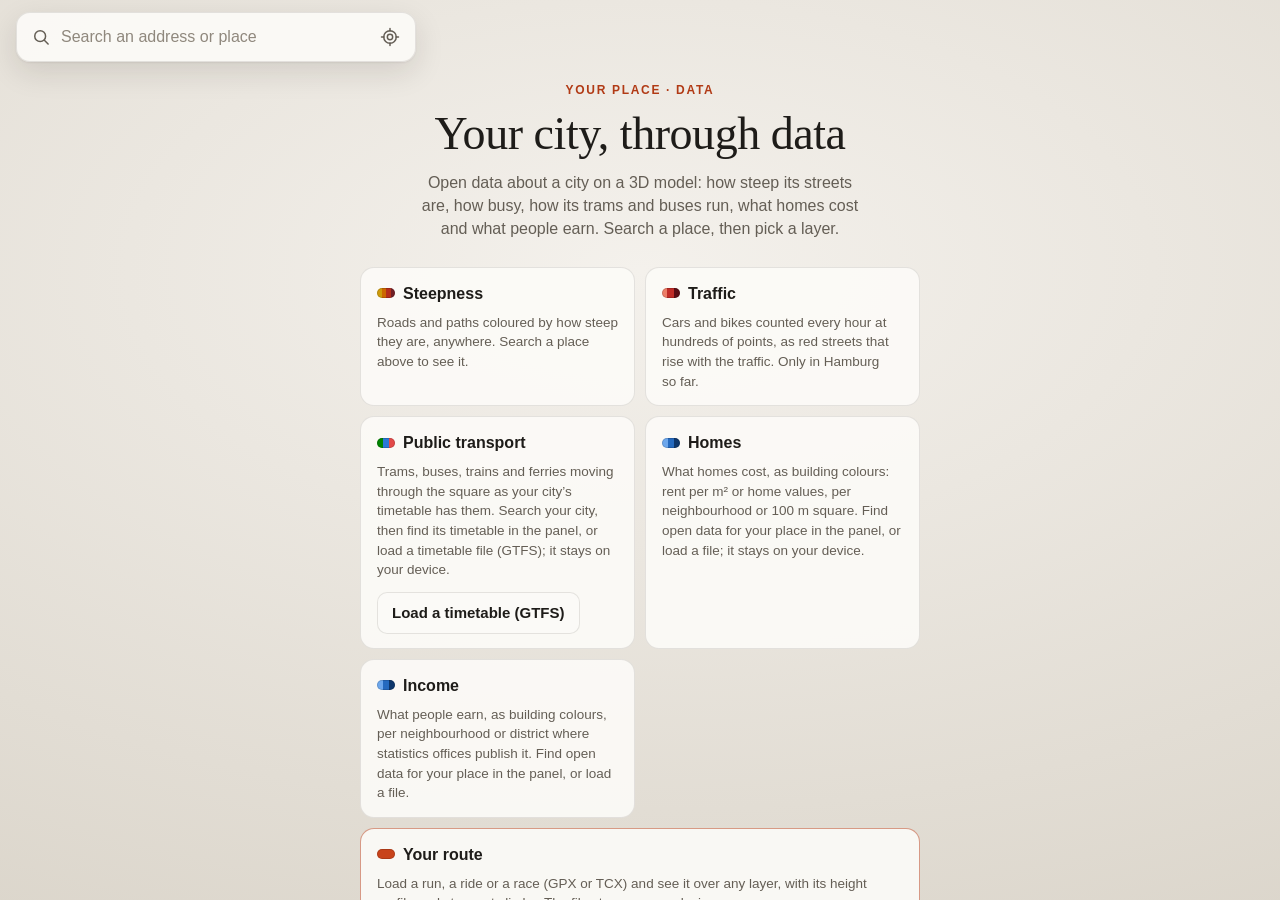
==== commit a954d8db: "Start page without example places: search a place, then pick a layer Built from yourplace3d/3d-city," ====
--- a/index.html
+++ b/index.html
@@ -55,8 +55,8 @@
         "author": { "@type": "Organization", "name": "Your Place", "url": "https://github.com/yourplace3d" }
       }
     </script>
-    <script type="module" crossorigin src="./assets/main-BG_fOGhN.js"></script>
-    <link rel="stylesheet" crossorigin href="./assets/main-2YuOn7wf.css">
+    <script type="module" crossorigin src="./assets/main-DV4No9Z3.js"></script>
+    <link rel="stylesheet" crossorigin href="./assets/main-XCTQThuG.css">
   </head>
   <body>
     <div class="app" id="app" data-mode="landing">
@@ -106,33 +106,28 @@
         <div class="welcome-inner">
           <p class="eyebrow">Your Place · Data</p>
           <h1 id="welcome-title" data-t="dataWelcomeTitle">Your city, through data</h1>
-          <p class="lede" data-t="dataWelcomeLede">Open data about a city on a 3D model: how steep its streets are, how busy, how its trams and buses run, what homes cost and what people earn. Pick a layer and a place.</p>
+          <p class="lede" data-t="dataWelcomeLede">Open data about a city on a 3D model: how steep its streets are, how busy, how its trams and buses run, what homes cost and what people earn. Search a place, then pick a layer.</p>
           <div class="layer-cards">
             <section class="layer-card" aria-labelledby="card-steep-title">
               <h2 id="card-steep-title"><i class="swatch swatch-steep" aria-hidden="true"></i><span data-t="dataLayers.steep">Steepness</span></h2>
-              <p data-t="cardSteep">Roads and paths coloured by how steep they are, anywhere. Search a place above, or try one:</p>
-              <div class="card-presets" id="steep-presets"></div>
+              <p data-t="cardSteep">Roads and paths coloured by how steep they are, anywhere. Search a place above to see it.</p>
             </section>
             <section class="layer-card" aria-labelledby="card-traffic-title">
               <h2 id="card-traffic-title"><i class="swatch swatch-traffic" aria-hidden="true"></i><span data-t="dataLayers.traffic">Traffic</span></h2>
-              <p data-t="cardTraffic">Cars and bikes counted every hour at hundreds of points, as red streets that rise with the traffic. Only in Hamburg so far. Try:</p>
-              <div class="card-presets" id="traffic-presets"></div>
+              <p data-t="cardTraffic">Cars and bikes counted every hour at hundreds of points, as red streets that rise with the traffic. Only in Hamburg so far.</p>
             </section>
             <section class="layer-card" aria-labelledby="card-transit-title">
               <h2 id="card-transit-title"><i class="swatch swatch-transit" aria-hidden="true"></i><span data-t="dataLayers.transit">Public transport</span></h2>
-              <p data-t="cardTransit">Trams, buses, trains and ferries moving through the square as your city’s timetable has them. Search your city, then find its timetable in the panel, or load a timetable file (GTFS); it stays on your device. Or try:</p>
-              <div class="card-presets" id="transit-presets"></div>
+              <p data-t="cardTransit">Trams, buses, trains and ferries moving through the square as your city’s timetable has them. Search your city, then find its timetable in the panel, or load a timetable file (GTFS); it stays on your device.</p>
               <button type="button" class="btn" id="transit-landing-btn" data-t="transitLoad">Load a timetable (GTFS)</button>
             </section>
             <section class="layer-card" aria-labelledby="card-homes-title">
               <h2 id="card-homes-title"><i class="swatch swatch-homes" aria-hidden="true"></i><span data-t="dataLayers.homes">Homes</span></h2>
-              <p data-t="cardHomes">What homes cost, as building colours: rent per m² or home values, per neighbourhood or 100 m square. Find open data for your place in the panel, or load a file; it stays on your device. Or try:</p>
-              <div class="card-presets" id="homes-presets"></div>
+              <p data-t="cardHomes">What homes cost, as building colours: rent per m² or home values, per neighbourhood or 100 m square. Find open data for your place in the panel, or load a file; it stays on your device.</p>
             </section>
             <section class="layer-card" aria-labelledby="card-income-title">
               <h2 id="card-income-title"><i class="swatch swatch-income" aria-hidden="true"></i><span data-t="dataLayers.income">Income</span></h2>
-              <p data-t="cardIncome">What people earn, as building colours, per neighbourhood or district where statistics offices publish it. Find open data for your place in the panel, or load a file. Or try:</p>
-              <div class="card-presets" id="income-presets"></div>
+              <p data-t="cardIncome">What people earn, as building colours, per neighbourhood or district where statistics offices publish it. Find open data for your place in the panel, or load a file.</p>
             </section>
           </div>
           <section class="layer-card route-card" aria-labelledby="card-route-title">
--- a/assets/main-XCTQThuG.css
+++ b/assets/main-XCTQThuG.css
@@ -0,0 +1 @@
+:root{--bg-top:#f4f1ec;--bg-bottom:#d9d3c8;--surface:#fcfbf8e6;--surface-solid:#fbfaf7;--surface-sunk:#1e1a140d;--border:#2821181c;--text:#1e1c19;--muted:#645e55;--faint:#8f887d;--accent:#c8431a;--accent-text:#b13a15;--accent-ink:#fff;--ok:#3d7a4f;--warn:#a5561a;--shadow:0 1px 2px #1e190f0f, 0 10px 30px #1e190f1f;--radius:14px;--gutter:16px;--safe-top:env(safe-area-inset-top,0px);--safe-bottom:env(safe-area-inset-bottom,0px);--sheet-head:64px;--lightningcss-light:initial;--lightningcss-dark: ;color-scheme:light}@media (prefers-color-scheme:dark){:root:not([data-theme=light]){--bg-top:#33302b;--bg-bottom:#141311;--surface:#201f1ce0;--surface-solid:#22211e;--surface-sunk:#ffffff0f;--border:#ffffff1a;--text:#f3f0ea;--muted:#b1aa9f;--faint:#857f75;--accent:#ff7a4d;--accent-text:#ff7a4d;--accent-ink:#1b0f08;--ok:#79c08f;--warn:#f0a467;--shadow:0 1px 2px #0000004d, 0 12px 32px #0006;--lightningcss-light: ;--lightningcss-dark:initial;color-scheme:dark}}:root[data-theme=dark]{--bg-top:#33302b;--bg-bottom:#141311;--surface:#201f1ce0;--surface-solid:#22211e;--surface-sunk:#ffffff0f;--border:#ffffff1a;--text:#f3f0ea;--muted:#b1aa9f;--faint:#857f75;--accent:#ff7a4d;--accent-text:#ff7a4d;--accent-ink:#1b0f08;--ok:#79c08f;--warn:#f0a467;--shadow:0 1px 2px #0000004d, 0 12px 32px #0006;--lightningcss-light: ;--lightningcss-dark:initial;color-scheme:dark}*{box-sizing:border-box}[hidden]{display:none!important}html,body{background:var(--bg-bottom);height:100%;color:var(--text);-webkit-font-smoothing:antialiased;-webkit-tap-highlight-color:transparent;overscroll-behavior:none;margin:0;font:15px/1.45 -apple-system,BlinkMacSystemFont,Segoe UI,Roboto,Helvetica Neue,Arial,sans-serif}button,input{font:inherit;color:inherit}svg{fill:none;stroke:currentColor;stroke-width:1.8px;stroke-linecap:round;stroke-linejoin:round}a{color:inherit}:focus-visible{outline:2px solid var(--accent);outline-offset:2px}.app{background:radial-gradient(120% 90% at 50% 30%, var(--bg-top) 0%, var(--bg-bottom) 100%);position:fixed;inset:0;overflow:hidden}.stage{position:absolute;inset:0}.stage canvas{touch-action:none;cursor:grab;outline:none;width:100%;height:100%;display:block}.stage canvas:active{cursor:grabbing}.stage canvas:focus-visible{box-shadow:inset 0 0 0 3px var(--accent)}.topbar{top:calc(var(--safe-top) + 12px);left:var(--gutter);right:var(--gutter);z-index:20;pointer-events:none;flex-direction:column;gap:8px;display:flex;position:absolute}.topbar>*{pointer-events:auto}.search{background:var(--surface);border:1px solid var(--border);border-radius:var(--radius);height:50px;box-shadow:var(--shadow);-webkit-backdrop-filter:blur(14px)saturate(1.2);align-items:center;gap:8px;padding:0 6px 0 14px;display:flex;position:relative}.search-icon{width:20px;height:20px;color:var(--muted);flex:none}.search input{background:0 0;border:0;outline:none;flex:1;min-width:0;height:100%;font-size:16px}.search input::placeholder{color:var(--faint)}.search input::-webkit-search-cancel-button{cursor:pointer}.icon-btn{width:38px;height:38px;color:var(--muted);cursor:pointer;background:0 0;border:0;border-radius:10px;flex:none;place-items:center;display:grid}.icon-btn:hover{background:var(--surface-sunk);color:var(--text)}.icon-btn svg{width:20px;height:20px}.suggestions{background:var(--surface-solid);border:1px solid var(--border);border-radius:var(--radius);box-shadow:var(--shadow);max-height:min(60vh,360px);margin:0;padding:6px;list-style:none;position:absolute;top:calc(100% + 6px);left:0;right:0;overflow-y:auto}.suggestions li{cursor:pointer;border-radius:9px;flex-direction:column;padding:9px 10px;display:flex}.suggestions li[aria-selected=true],.suggestions li:hover{background:var(--surface-sunk)}.suggestions li.empty{color:var(--muted);cursor:default;background:0 0}.suggestions .s-label{font-weight:560}.suggestions .s-detail{color:var(--muted);white-space:nowrap;text-overflow:ellipsis;font-size:13px;overflow:hidden}.status{color:var(--muted);background:var(--surface);border:1px solid var(--border);box-shadow:var(--shadow);-webkit-backdrop-filter:blur(14px);border-radius:999px;flex-wrap:wrap;align-self:flex-start;align-items:center;gap:4px 12px;padding:7px 12px;font-size:13px;transition:opacity .4s;display:flex}.status.fade{opacity:0}.step{white-space:nowrap;align-items:center;gap:6px;display:inline-flex}.step:before{content:"";opacity:.6;border:1.5px solid;border-radius:50%;width:8px;height:8px}.step[data-state=loading]:before{border-color:var(--accent);opacity:1;border-right-color:#0000;animation:.8s linear infinite spin}.step[data-state=done]{color:var(--text)}.step[data-state=done]:before{background:var(--ok);border-color:var(--ok);opacity:1}.step[data-state=error]{color:var(--warn)}.step[data-state=error]:before{background:var(--warn);border-color:var(--warn);opacity:1}.status .retry{background:var(--accent);color:var(--accent-ink);cursor:pointer;border:0;border-radius:999px;padding:2px 8px;font-size:12px;font-weight:600}@keyframes spin{to{transform:rotate(360deg)}}.notice{background:var(--surface-solid);border:1px solid var(--border);border-radius:var(--radius);box-shadow:var(--shadow);padding:12px 44px 12px 14px;font-size:14px;position:relative}.notice-text{text-wrap:pretty;margin:0}.notice-actions{flex-wrap:wrap;gap:8px;margin-top:10px;display:flex}.notice-actions:empty{display:none}.notice-actions .btn{min-height:36px;padding:6px 12px;font-size:14px}.notice-close{width:32px;height:32px;position:absolute;top:6px;right:6px}.suggestions .s-kind{color:var(--accent);font-weight:560}.welcome{z-index:5;overscroll-behavior:contain;padding:calc(var(--safe-top) + 12px + 50px + 20px) var(--gutter) calc(var(--safe-bottom) + 28px);text-align:center;display:flex;position:absolute;inset:0;overflow-y:auto}.welcome-inner{width:min(560px,100%);margin:auto}.eyebrow{letter-spacing:.14em;text-transform:uppercase;color:var(--accent-text);margin:0 0 10px;font-size:12px;font-weight:650}.welcome h1{letter-spacing:-.01em;text-wrap:balance;margin:0 0 12px;font-family:ui-serif,Iowan Old Style,Palatino Linotype,Palatino,Georgia,serif;font-size:clamp(30px,6.4vw,46px);font-weight:500;line-height:1.08}.lede{max-width:440px;color:var(--muted);text-wrap:pretty;margin:0 auto 26px;font-size:16px}.welcome-more{margin:18px 0 0;font-size:13px}.welcome-more a{color:var(--muted);text-underline-offset:3px}.lang{color:var(--muted);align-items:center;gap:8px;font-size:13px;display:inline-flex}.lang select{font:inherit;color:var(--text);background:var(--surface-sunk);border:1px solid var(--border);border-radius:8px;padding:4px 8px}.welcome .lang{margin-top:14px}.about .lang{margin-top:4px}.welcome-more a:hover{color:var(--text)}.noscript{inset:auto var(--gutter) 40% var(--gutter);text-align:center;font-size:16px;position:fixed}.fabs{right:var(--gutter);top:calc(var(--safe-top) + 12px + 50px + 12px);z-index:15;flex-direction:column;gap:8px;display:flex;position:absolute}.fab{border:1px solid var(--border);background:var(--surface);width:44px;height:44px;box-shadow:var(--shadow);-webkit-backdrop-filter:blur(14px);cursor:pointer;border-radius:12px;place-items:center;display:grid}.fab svg{width:22px;height:22px}#compass-needle{transition:transform 80ms linear}.needle-n{fill:var(--accent);stroke:var(--accent);stroke-width:1px}.needle-s{fill:none;stroke:var(--muted);stroke-width:1.4px}.sheet{z-index:18;background:var(--surface);border-top:1px solid var(--border);box-shadow:var(--shadow);-webkit-backdrop-filter:blur(18px)saturate(1.2);padding-bottom:var(--safe-bottom);border-radius:18px 18px 0 0;position:absolute;bottom:0;left:0;right:0}.sheet-head{width:100%;min-height:var(--sheet-head);text-align:left;cursor:pointer;background:0 0;border:0;align-items:center;gap:12px;padding:12px 18px 10px;display:flex;position:relative}.sheet-head:before{content:"";background:var(--border);border-radius:2px;width:36px;height:4px;margin-left:-18px;position:absolute;top:6px;left:50%}.sheet-title{flex-direction:column;flex:1;min-width:0;display:flex}.place-title{white-space:nowrap;text-overflow:ellipsis;font-size:16px;font-weight:650;overflow:hidden}.place-meta{color:var(--muted);white-space:nowrap;text-overflow:ellipsis;font-variant-numeric:tabular-nums;font-size:13px;overflow:hidden}.chevron{width:20px;height:20px;color:var(--muted);flex:none;transition:transform .2s}.sheet-head[aria-expanded=true] .chevron{transform:rotate(180deg)}.sheet-body{max-height:56vh;padding:2px 18px 16px;display:none;overflow-y:auto}.sheet[data-open=true] .sheet-body{display:block}.control{border-top:1px solid var(--border);padding:10px 0}.control:first-child{border-top:0}.control-row{justify-content:space-between;align-items:center;gap:12px;display:flex}.control-label{justify-content:space-between;align-items:baseline;gap:8px;margin-bottom:8px;font-weight:560;display:flex}.control-row .control-label{justify-content:flex-start;margin:0}.control-label small,.control-label output{white-space:nowrap;color:var(--muted);font-variant-numeric:tabular-nums;font-size:13px;font-weight:450}input[type=range]{width:100%;height:28px;accent-color:var(--accent);cursor:pointer;margin:0}.switch{background:var(--surface-sunk);width:46px;height:28px;box-shadow:inset 0 0 0 1px var(--border);cursor:pointer;border:0;border-radius:999px;flex:none;padding:0;transition:background .15s;position:relative}.switch-knob{background:var(--surface-solid);border-radius:50%;width:22px;height:22px;transition:transform .15s;position:absolute;top:3px;left:3px;box-shadow:0 1px 3px #00000040}.switch[aria-checked=true]{background:var(--accent)}.switch[aria-checked=true] .switch-knob{transform:translate(18px)}.segmented{background:var(--surface-sunk);border-radius:11px;gap:3px;padding:3px;display:flex}.segmented button{min-height:34px;color:var(--muted);cursor:pointer;background:0 0;border:0;border-radius:8px;flex:1;padding:6px 8px;font-size:14px;font-weight:520}.segmented button[aria-checked=true]{background:var(--surface-solid);color:var(--text);box-shadow:0 1px 3px #0000001f}.swatches button{white-space:nowrap;flex-direction:column;align-items:center;gap:4px;padding:6px 2px 5px;font-size:12px;line-height:1.2;display:flex}.style-swatch{border-radius:50%;width:20px;height:20px;box-shadow:inset 0 0 0 1px #0000002e}.swatches button[aria-checked=true] .style-swatch{box-shadow:inset 0 0 0 1px #0000002e, 0 0 0 2px var(--surface-solid), 0 0 0 3.5px var(--accent)}.chips{flex-wrap:wrap;gap:6px;display:flex}.chip{border:1px solid var(--border);min-height:34px;color:var(--muted);cursor:pointer;background:0 0;border-radius:999px;align-items:center;gap:7px;padding:6px 12px;font-size:14px;display:inline-flex}.chip[aria-pressed=true]{background:var(--surface-solid);color:var(--text);border-color:#0000;box-shadow:0 1px 3px #0000001f}.swatch{border-radius:3px;width:12px;height:12px;box-shadow:inset 0 0 0 1px #00000026}.chip[aria-pressed=false] .swatch{opacity:.35}.swatch-roads{background:linear-gradient(#998c76 0 28%,#fbfaf6 28% 72%,#998c76 72%)}.swatch-water{background:#a9c5d6}.swatch-green{background:#b4c69c}.swatch-steep{background:linear-gradient(90deg,#cd9a0a 0 25%,#cc6700 25% 50%,#b52d1b 50% 75%,#701e25 75%)}.legend{margin-top:10px}.legend-bar{border-radius:5px;height:10px}.legend-labels{height:16px;color:var(--muted);font-variant-numeric:tabular-nums;margin-top:4px;font-size:12px;position:relative}.legend-labels span{white-space:nowrap;position:absolute;transform:translate(-50%)}.legend-labels span:first-child{transform:none}.legend-labels span:last-child{transform:translate(-100%)}.about{border-top:1px solid var(--border);color:var(--muted);padding-top:10px;font-size:13.5px}.about p{margin:0 0 6px}.estimate-note{color:var(--warn)}.gesture-hint{color:var(--text)}.mouse-hint{display:none}@media (min-width:880px){.app[data-mode=model] .mouse-hint:not([hidden]){right:var(--gutter);z-index:12;border:1px solid var(--border);background:var(--surface);box-shadow:var(--shadow);color:var(--muted);border-radius:999px;align-items:center;gap:4px;padding:4px 4px 4px 14px;font-size:13px;display:flex;position:absolute;bottom:32px}.mouse-hint strong{color:var(--text);font-weight:600}.mouse-hint .icon-btn{width:30px;height:30px}}.attribution{left:var(--gutter);bottom:calc(var(--sheet-head) + var(--safe-bottom) + 8px);z-index:12;background:var(--surface);color:var(--muted);max-width:calc(100% - 2 * var(--gutter));border-radius:6px;padding:2px 8px;font-size:11px;position:absolute}.about .attr{color:var(--faint);font-size:12px}@media (max-width:879px){.sheet[data-open=true]{background:var(--surface-solid)}.app:has(.sheet[data-open=true]) .attribution{display:none}}.dialog{width:min(420px, calc(100% - 2 * var(--gutter)));border:1px solid var(--border);background:var(--surface-solid);color:var(--text);box-shadow:var(--shadow);border-radius:18px;padding:0}.dialog::backdrop{background:#14100a59}.dialog-inner{flex-direction:column;gap:12px;padding:18px;display:flex}.dialog-head{justify-content:space-between;align-items:center;display:flex}.dialog h2{margin:0;font-size:18px}.dialog-note{color:var(--muted);margin:0;font-size:13px}.dialog-note:empty{display:none}.link-row{gap:8px;display:flex}.link-row input{border:1px solid var(--border);background:var(--surface-sunk);border-radius:10px;flex:1;min-width:0;padding:0 10px;font-size:13px}.btn{border:1px solid var(--border);background:var(--surface-solid);cursor:pointer;border-radius:10px;min-height:42px;padding:8px 14px;font-weight:600}.btn:hover{background:var(--surface-sunk)}.btn-wide{width:100%}.title-fields{gap:8px;display:grid}.field{gap:4px;display:grid}.field label{font-size:13px;font-weight:600}.field small{color:var(--muted);font-weight:400}.field input{border:1px solid var(--border);background:var(--surface-sunk);border-radius:10px;min-height:40px;padding:0 10px;font-size:15px}.check{align-items:center;gap:8px;font-size:14px;display:flex}.check input{width:18px;height:18px;accent-color:var(--accent)}.btn-primary{background:var(--accent);color:var(--accent-ink);border-color:#0000}.btn-primary:hover{background:var(--accent);filter:brightness(1.06)}.btn[disabled]{opacity:.6;cursor:progress}.toast{left:50%;bottom:calc(var(--sheet-head) + var(--safe-bottom) + 34px);z-index:40;width:max-content;max-width:calc(100% - 2 * var(--gutter));background:var(--text);color:var(--surface-solid);text-align:center;box-shadow:var(--shadow);border-radius:18px;padding:9px 14px;font-size:14px;position:absolute;transform:translate(-50%)}.unsupported{z-index:50;text-align:center;background:var(--bg-top);place-content:center;padding:24px;display:grid;position:absolute;inset:0}.unsupported p{max-width:420px;color:var(--muted);margin:0 auto}.app[data-mode=landing] .sheet,.app[data-mode=landing] .fabs,.app[data-mode=landing] .attribution,.app[data-mode=model] .welcome{display:none}@media (min-width:880px){.topbar{width:400px;right:auto}.fabs{top:calc(var(--safe-top) + 12px)}.sheet{left:var(--gutter);right:auto;bottom:var(--gutter);border:1px solid var(--border);border-radius:16px;width:340px;padding-bottom:0}.sheet-head:before{display:none}.sheet-body{max-height:calc(100vh - 220px)}.attribution{left:auto;right:var(--gutter);bottom:8px}.about .attr{display:none}.toast{bottom:80px}}@media (prefers-reduced-motion:reduce){*,:before{transition:none!important;animation-duration:1ms!important}}.welcome-route{margin:16px 0 0;font-size:14px}.link-btn{appearance:none;font:inherit;color:var(--muted);text-underline-offset:3px;cursor:pointer;background:0 0;border:0;padding:4px 0;text-decoration:underline}.link-btn:hover{color:var(--text)}.route-note{color:var(--muted);margin:6px 0 0;font-size:12.5px}.route-loaded{gap:8px;display:grid}.route-name{overflow-wrap:anywhere;margin:0;font-weight:600}.route-stretch .control-label{margin:4px 0 2px;font-size:13.5px;font-weight:500}.route-play-row{align-items:center;gap:12px;display:flex}.route-play-row .btn{min-width:96px}.route-clock{color:var(--muted);font-variant-numeric:tabular-nums;font-size:13px}.check small{color:var(--muted);font-size:12.5px}#route-trim-row,#share-route-row{align-items:flex-start}#route-trim-row input,#share-route-row input{flex:none;margin-top:2px}.steep-legend{margin-top:10px}.steep-scale{color:var(--text);font-variant-numeric:tabular-nums;flex-wrap:wrap;gap:6px 14px;margin:0;padding:0;font-size:12.5px;list-style:none;display:flex}.steep-scale li{align-items:center;gap:6px;display:inline-flex}.steep-swatch{border-radius:4px;width:18px;height:8px;box-shadow:inset 0 0 0 1px #0000001f}.profile{margin:2px 0 0}.profile-head{flex-wrap:wrap;align-items:baseline;gap:2px 8px;margin-bottom:6px;font-size:13.5px;font-weight:560;display:flex}.profile-head small{color:var(--muted);font-size:12.5px;font-weight:450}.profile-chart{touch-action:pan-y;cursor:crosshair;background:#f1ede5;border-radius:8px;height:84px;position:relative;overflow:hidden;box-shadow:inset 0 0 0 1px #28211814}.profile-plot,.profile-plot svg{width:100%;height:calc(100% - 6px);display:block;position:absolute;inset:6px 0 0}.profile-plot svg{height:100%;inset:0}.profile-area{fill:#28211812;stroke:none}.profile-y{color:#4d4740;font-variant-numeric:tabular-nums;pointer-events:none;background:#f1ede5d9;border-radius:4px;padding:0 4px;font-size:11px;position:absolute;left:4px;transform:translateY(-50%)}.profile-cross{pointer-events:none;background:#28211873;width:1px;position:absolute;top:0;bottom:0}.profile-dot{pointer-events:none;background:#fbfaf7;border:2px solid #1e1c19;border-radius:50%;width:10px;height:10px;margin:-5px 0 0 -5px;position:absolute}.profile-runner{background:#c8431a;border-color:#fbfaf7;width:12px;height:12px;margin:-6px 0 0 -6px}.profile-x{color:var(--muted);font-variant-numeric:tabular-nums;justify-content:space-between;gap:8px;margin-top:4px;font-size:11.5px;display:flex}.profile-x output{color:var(--text);text-align:center}a.fab{color:var(--text);text-decoration:none}.layer-cards{text-align:left;grid-template-columns:repeat(auto-fit,minmax(230px,1fr));gap:10px;display:grid}.layer-card{border:1px solid var(--border);background:var(--surface);border-radius:14px;flex-direction:column;gap:8px;padding:14px 16px;display:flex}.layer-card h2{align-items:center;gap:8px;margin:0;font-size:16px;display:flex}.layer-card h2 .swatch{border-radius:5px;width:18px;height:10px}.layer-card p{color:var(--muted);text-wrap:pretty;margin:0;font-size:13.5px}.layer-card .btn{margin-top:auto}.swatch-route{background:var(--accent)}.swatch-traffic{background:linear-gradient(90deg,#ec7e68 0 30%,#c02c27 30% 65%,#5a0c14 65%)}.layers-more{color:var(--faint);margin:12px 0 0;font-size:13px}.data-layer .segmented button{justify-content:center;align-items:center;gap:6px;display:inline-flex}.data-layer .segmented .swatch{border-radius:4px;width:14px;height:8px}.route-card{text-align:left;border-color:color-mix(in srgb, var(--accent) 45%, var(--border));margin-top:10px}.route-card .btn{align-self:flex-start}#route-label{align-items:center;gap:6px;display:inline-flex}#route-label .swatch{border-radius:4px;width:14px;height:8px}.traffic-control{margin-top:10px}.segmented-small button{min-height:30px;padding:4px 8px;font-size:13px}.traffic-status{color:var(--text);margin:10px 0 0;font-size:13.5px}.traffic-key{margin-top:10px}.traffic-legend{margin-bottom:10px}.traffic-ramp{background:linear-gradient(90deg,#fbf9f5,#ec7e68 6%,#dc523e 29.5%,#c02c27 53%,#911920 76.5%,#5a0c14);border-radius:5px;height:10px;display:block;box-shadow:inset 0 0 0 1px #2821181f}.traffic-legend-labels{color:var(--muted);justify-content:space-between;margin-top:4px;font-size:12px;display:flex}.traffic-actions{flex-wrap:wrap;gap:8px;display:flex}.traffic-actions .btn:not([hidden]){margin-top:8px}.tchart{margin:12px 0 0}.tchart .profile-head .link-btn{margin-left:auto;padding:0;font-size:12.5px}.tchart-plot{touch-action:pan-y;cursor:pointer;background:#f1ede5;border-radius:8px;height:96px;padding:8px 6px 0 30px;position:relative;box-shadow:inset 0 0 0 1px #28211814}.tchart-plot:focus-visible{outline:2px solid var(--accent);outline-offset:2px}.tchart-grid,.tchart-bars{position:absolute;inset:8px 6px 0 30px}.tgrid{background:#2821181f;height:1px;position:absolute;left:0;right:0}.tgrid:before{content:attr(data-label);color:#645e55;font-variant-numeric:tabular-nums;white-space:nowrap;font-size:10.5px;line-height:1;position:absolute;bottom:-6px;right:calc(100% + 5px)}.tchart-bars{align-items:flex-end;gap:2px;display:flex}.tbar{background:#ec7e68;border-radius:4px 4px 0 0;flex:1;max-width:24px}.tbar.hover{background:#dc523e}.tbar.on{background:#911920}.tchart-x{height:16px;color:var(--muted);font-variant-numeric:tabular-nums;margin:3px 6px 0 30px;font-size:11px;position:relative}.tchart-x span{white-space:nowrap;position:absolute;top:0;transform:translate(-50%)}.tchart .route-play-row{margin-top:6px}.ttable{margin-top:8px;font-size:12.5px}.ttable summary{cursor:pointer;color:var(--muted)}.ttable table{border-collapse:collapse;font-variant-numeric:tabular-nums;width:100%;margin-top:6px}.ttable th,.ttable td{border-bottom:1px solid var(--border);text-align:left;padding:3px 4px;font-weight:450}.ttable td{text-align:right}.ttable tr:first-child th{font-weight:600}.traffic-credit{font-size:11.5px}.swatch-transit{background:linear-gradient(90deg,#008300 0 33%,#2a78d6 33% 66%,#e34948 66%)}.mode-rail{background:#008300}.mode-subway{background:repeating-linear-gradient(90deg,#2a78d6 0 5px,#0000 5px 8px)}.mode-tram{background:#e34948}.mode-bus{background:#5f5a55}.mode-ferry{background:repeating-linear-gradient(90deg,#c98500 0 4px,#0000 4px 7px)}.mode-other{background:#9a5bd0}.transit-control{margin-top:10px}#transit-empty{gap:8px;display:grid}#transit-landing-btn{align-self:flex-start;margin-top:4px}.transit-progress{width:100%;height:6px;accent-color:var(--accent);margin-top:6px;display:block}.transit-loaded{gap:6px;margin-top:6px;display:grid}.transit-day input[type=date]{border:1px solid var(--border);background:var(--surface-solid);min-height:36px;color:var(--text);font:inherit;border-radius:8px;padding:4px 10px;font-size:14px}.transit-chart .tbar{background:var(--bar,#8f877b)}.transit-chart .tbar.hover{filter:brightness(.82)}.transit-chart .tbar.on{background:var(--bar-on,#2f2b26);filter:none}.tchart-cursor{pointer-events:none;position:absolute;inset:4px 6px 0 30px}.tchart-now{background:var(--text);border-radius:1px;width:2px;margin-left:-1px;position:absolute;top:0;bottom:0}.transit-chart .route-play-row{flex-wrap:wrap}#transit-speed button{white-space:nowrap}.transit-readout{margin-top:6px;display:block}.transit-modes{color:var(--muted);flex-wrap:wrap;gap:4px 12px;margin:8px 0 2px;padding:0;font-size:12.5px;list-style:none;display:flex}.transit-modes li{align-items:center;gap:6px;display:inline-flex}.line-swatch{width:16px;height:6px;box-shadow:none;border-radius:3px}.transit-lines .chip{font-variant-numeric:tabular-nums;min-height:30px;padding:4px 10px;font-size:13px}.transit-lines:not(.picking) .chip .swatch{opacity:1}.transit-control:not([hidden]){flex-direction:column;display:flex}.transit-control.has-timetable .transit-find{order:2;margin-top:14px}.transit-find{gap:6px;margin-bottom:8px;display:grid}.feed-list{gap:6px;margin:0;padding:0;list-style:none;display:grid}.feed-list li{border:1px solid var(--border);border-radius:10px;align-items:center;gap:10px;padding:7px 8px 7px 12px;display:flex}.feed-text{flex:1;gap:1px;min-width:0;display:grid}.feed-text strong{overflow-wrap:anywhere;-webkit-line-clamp:2;-webkit-box-orient:vertical;font-size:13.5px;font-weight:600;display:-webkit-box;overflow:hidden}.feed-text small{color:var(--muted);overflow-wrap:anywhere;font-size:12px}.btn-small{flex:none;min-height:32px;padding:4px 12px;font-size:13px}.feed-remove{width:32px;height:32px}.transit-sources{margin-bottom:4px}.data-layer .segmented{flex-wrap:wrap}.data-layer .segmented button{flex:auto}.swatch-homes,.swatch-income{background:linear-gradient(90deg,#6da7ec 0 33%,#256abf 33% 66%,#0d366b 66%)}.area-control:not([hidden]),.area-empty:not([hidden]),.area-loaded:not([hidden]){grid-template-columns:minmax(0,1fr);gap:8px;min-width:0;display:grid}.area-intro{margin:0}.area-sub{margin:4px 0 0;font-size:13px;font-weight:600}.area-providers .area-provider{align-items:flex-start}.area-provider>div{flex:1;gap:2px;min-width:0;font-size:13.5px;display:grid}.area-provider .route-note{margin:0}.area-column{align-items:center;gap:8px;min-width:0;margin:0;display:flex}.area-select{border:1px solid var(--border);background:var(--surface-solid);width:100%;min-width:0;min-height:32px;color:var(--text);font:inherit;border-radius:8px;flex:1;padding:4px 8px;font-size:13px}.area-measure{color:var(--muted);margin:0;font-size:12.5px}.area-legend{font-variant-numeric:tabular-nums;gap:3px;margin:0;padding:0;font-size:13px;list-style:none;display:grid}.area-legend li{align-items:center;gap:8px;display:flex}.area-swatch{border-radius:3px;flex:none;width:18px;height:12px}.area-pin{margin:2px 0 0;font-size:13.5px;font-weight:560}
